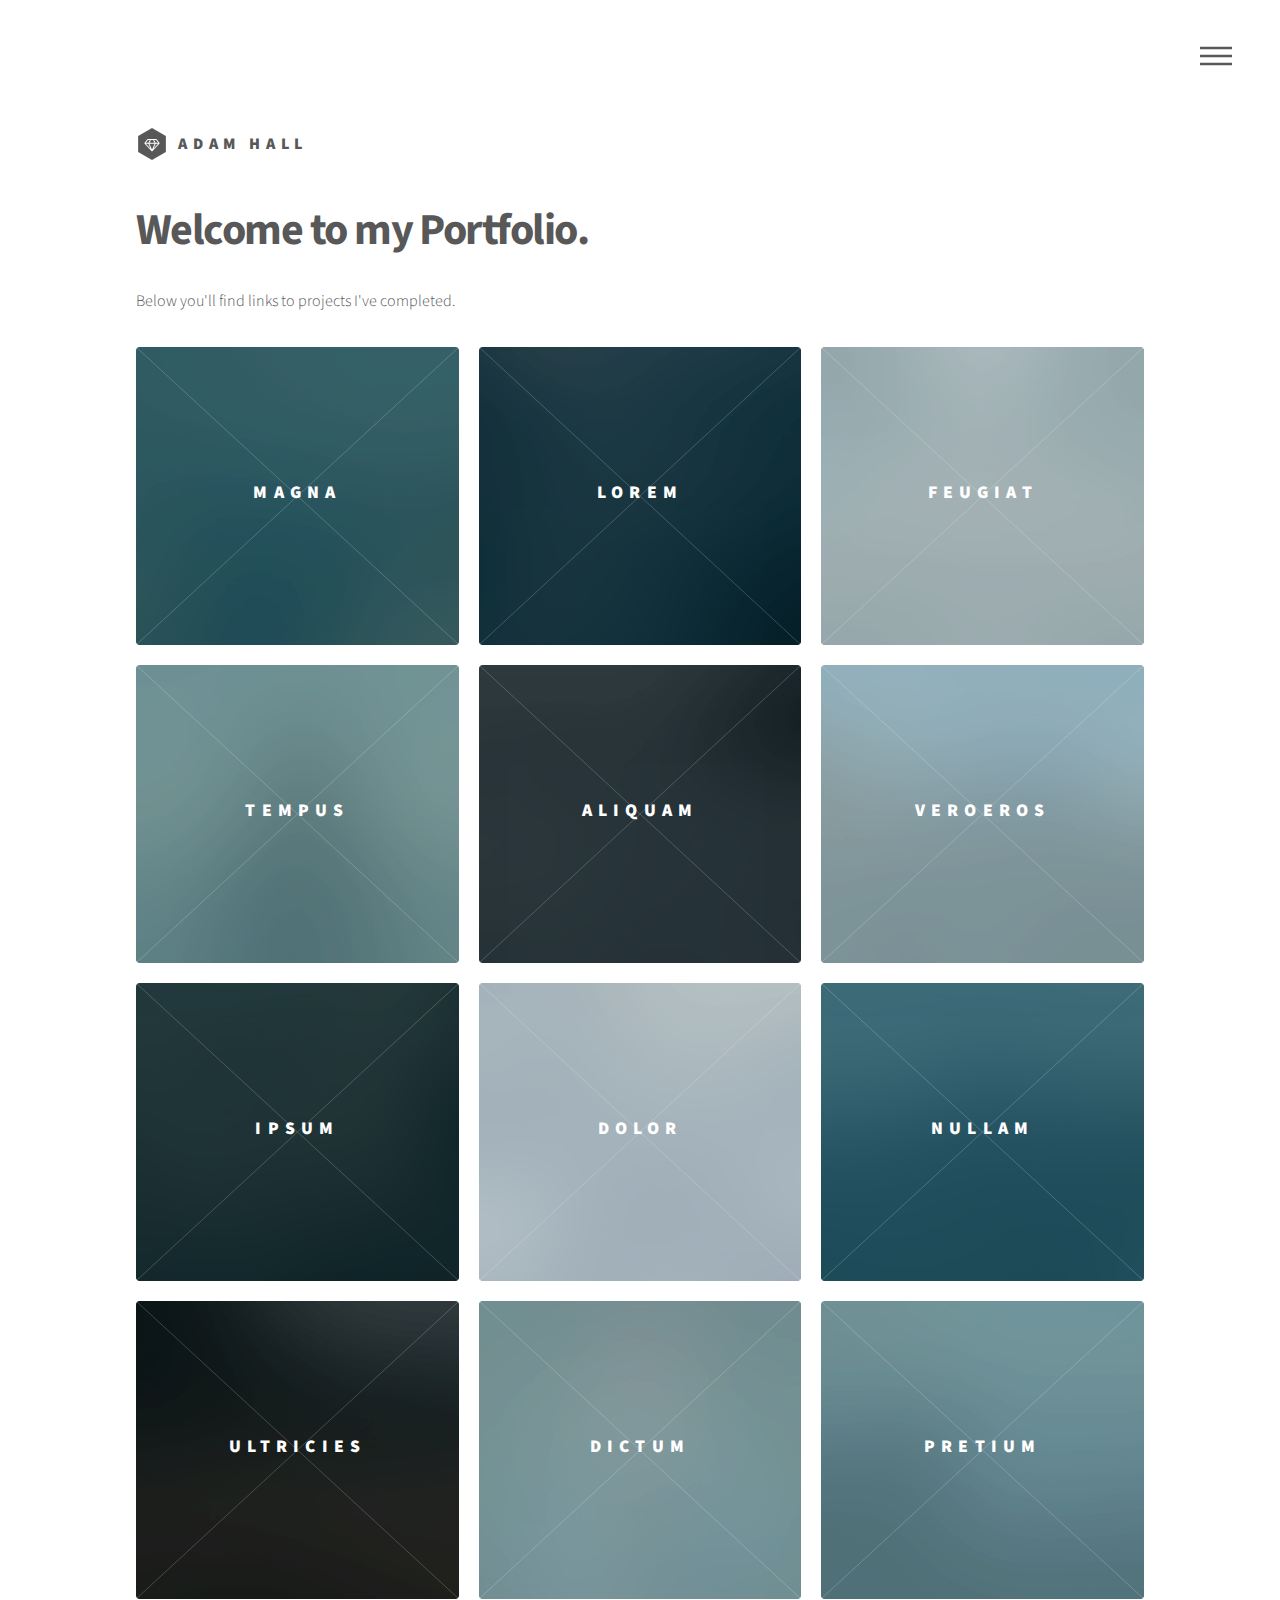
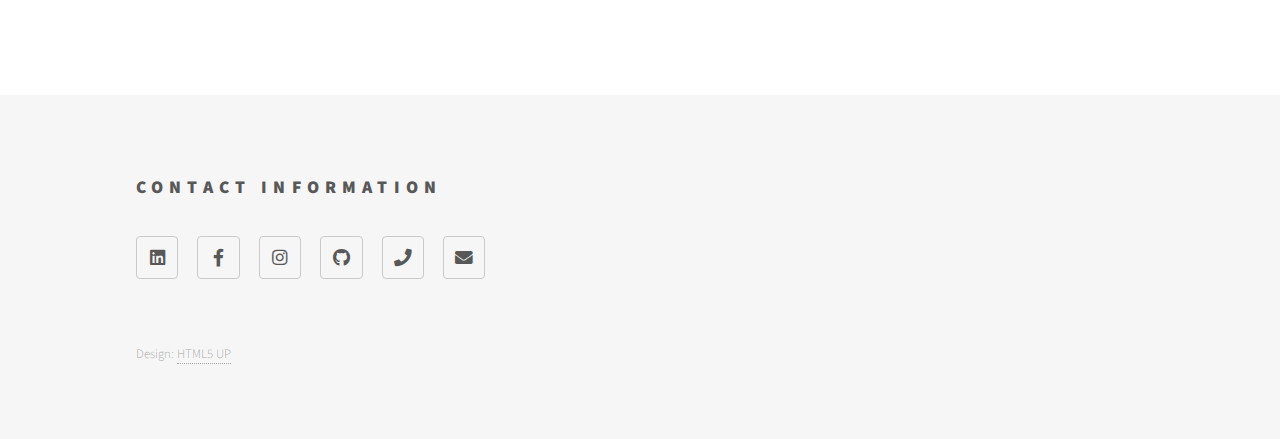
==== index.html @ 0f358fe3 "First Commit" ====
<!DOCTYPE HTML>
<!--
	Phantom by HTML5 UP
	html5up.net | @ajlkn
	Free for personal and commercial use under the CCA 3.0 license (html5up.net/license)
-->
<html>
	<head>
		<title>Adam Hall Portfolio</title>
		<meta charset="utf-8" />
		<meta name="viewport" content="width=device-width, initial-scale=1, user-scalable=no" />
		<link rel="stylesheet" href="assets/css/main.css" />
		<noscript><link rel="stylesheet" href="assets/css/noscript.css" /></noscript>
	</head>
	<body class="is-preload">
		<!-- Wrapper -->
			<div id="wrapper">

				<!-- Header -->
					<header id="header">
						<div class="inner">

							<!-- Logo -->
								<a href="index.html" class="logo">
									<span class="symbol"><img src="images/logo.svg" alt="" /></span><span class="title">Adam Hall</span>
								</a>

							<!-- Nav -->
								<nav>
									<ul>
										<li><a href="#menu">Menu</a></li>
									</ul>
								</nav>

						</div>
					</header>

				<!-- Menu -->
					<nav id="menu">
						<h2>Menu</h2>
						<ul>
							<li><a href="index.html">Home</a></li>
							<li><a href="generic.html">Ipsum veroeros</a></li>
							<li><a href="generic.html">Tempus etiam</a></li>
							<li><a href="generic.html">Consequat dolor</a></li>
							<li><a href="elements.html">Elements</a></li>
						</ul>
					</nav>

				<!-- Main -->
					<div id="main">
						<div class="inner">
							<header>
								<h1>Welcome to my Portfolio.</h1>
								<p>Below you'll find links to projects I've completed.</p>
							</header>
							<section class="tiles">
								<article class="style1">
									<span class="image">
										<img src="images/pic01.jpg" alt="" />
									</span>
									<a href="generic.html">
										<h2>Magna</h2>
										<div class="content">
											<p>Sed nisl arcu euismod sit amet nisi lorem etiam dolor veroeros et feugiat.</p>
										</div>
									</a>
								</article>
								<article class="style2">
									<span class="image">
										<img src="images/pic02.jpg" alt="" />
									</span>
									<a href="generic.html">
										<h2>Lorem</h2>
										<div class="content">
											<p>Sed nisl arcu euismod sit amet nisi lorem etiam dolor veroeros et feugiat.</p>
										</div>
									</a>
								</article>
								<article class="style3">
									<span class="image">
										<img src="images/pic03.jpg" alt="" />
									</span>
									<a href="generic.html">
										<h2>Feugiat</h2>
										<div class="content">
											<p>Sed nisl arcu euismod sit amet nisi lorem etiam dolor veroeros et feugiat.</p>
										</div>
									</a>
								</article>
								<article class="style4">
									<span class="image">
										<img src="images/pic04.jpg" alt="" />
									</span>
									<a href="generic.html">
										<h2>Tempus</h2>
										<div class="content">
											<p>Sed nisl arcu euismod sit amet nisi lorem etiam dolor veroeros et feugiat.</p>
										</div>
									</a>
								</article>
								<article class="style5">
									<span class="image">
										<img src="images/pic05.jpg" alt="" />
									</span>
									<a href="generic.html">
										<h2>Aliquam</h2>
										<div class="content">
											<p>Sed nisl arcu euismod sit amet nisi lorem etiam dolor veroeros et feugiat.</p>
										</div>
									</a>
								</article>
								<article class="style6">
									<span class="image">
										<img src="images/pic06.jpg" alt="" />
									</span>
									<a href="generic.html">
										<h2>Veroeros</h2>
										<div class="content">
											<p>Sed nisl arcu euismod sit amet nisi lorem etiam dolor veroeros et feugiat.</p>
										</div>
									</a>
								</article>
								<article class="style2">
									<span class="image">
										<img src="images/pic07.jpg" alt="" />
									</span>
									<a href="generic.html">
										<h2>Ipsum</h2>
										<div class="content">
											<p>Sed nisl arcu euismod sit amet nisi lorem etiam dolor veroeros et feugiat.</p>
										</div>
									</a>
								</article>
								<article class="style3">
									<span class="image">
										<img src="images/pic08.jpg" alt="" />
									</span>
									<a href="generic.html">
										<h2>Dolor</h2>
										<div class="content">
											<p>Sed nisl arcu euismod sit amet nisi lorem etiam dolor veroeros et feugiat.</p>
										</div>
									</a>
								</article>
								<article class="style1">
									<span class="image">
										<img src="images/pic09.jpg" alt="" />
									</span>
									<a href="generic.html">
										<h2>Nullam</h2>
										<div class="content">
											<p>Sed nisl arcu euismod sit amet nisi lorem etiam dolor veroeros et feugiat.</p>
										</div>
									</a>
								</article>
								<article class="style5">
									<span class="image">
										<img src="images/pic10.jpg" alt="" />
									</span>
									<a href="generic.html">
										<h2>Ultricies</h2>
										<div class="content">
											<p>Sed nisl arcu euismod sit amet nisi lorem etiam dolor veroeros et feugiat.</p>
										</div>
									</a>
								</article>
								<article class="style6">
									<span class="image">
										<img src="images/pic11.jpg" alt="" />
									</span>
									<a href="generic.html">
										<h2>Dictum</h2>
										<div class="content">
											<p>Sed nisl arcu euismod sit amet nisi lorem etiam dolor veroeros et feugiat.</p>
										</div>
									</a>
								</article>
								<article class="style4">
									<span class="image">
										<img src="images/pic12.jpg" alt="" />
									</span>
									<a href="generic.html">
										<h2>Pretium</h2>
										<div class="content">
											<p>Sed nisl arcu euismod sit amet nisi lorem etiam dolor veroeros et feugiat.</p>
										</div>
									</a>
								</article>
							</section>
						</div>
					</div>

				<!-- Footer -->
					<footer id="footer">
						<div class="inner">
							<section>
								<h2>Contact Information</h2>
								<ul class="icons">
									<li><a href="www.linkedin.com/in/hallaj33" class="icon brands style2 fa-linkedin"><span class="label">Twitter</span></a></li>
									<li><a href="https://www.facebook.com/loveVII/" class="icon brands style2 fa-facebook-f"><span class="label">Facebook</span></a></li>
									<li><a href="https://www.instagram.com/hallaj.z33/" class="icon brands style2 fa-instagram"><span class="label">Instagram</span></a></li>
									<li><a href="https://github.com/hallaj33" class="icon brands style2 fa-github"><span class="label">GitHub</span></a></li>
									<li><a href="tel:4239672235" class="icon solid style2 fa-phone"><span class="label">Phone</span></a></li>
									<li><a href="mailto: hallaj33@gmail.com" class="icon solid style2 fa-envelope"><span class="label">Email</span></a></li>
								</ul>
							</section>
							<ul class="copyright">
								<li>Design: <a href="http://html5up.net">HTML5 UP</a></li>
							</ul>
						</div>
					</footer>

			</div>

		<!-- Scripts -->
			<script src="assets/js/jquery.min.js"></script>
			<script src="assets/js/browser.min.js"></script>
			<script src="assets/js/breakpoints.min.js"></script>
			<script src="assets/js/util.js"></script>
			<script src="assets/js/main.js"></script>

	</body>
</html>
---- assets/css/main.css ----
@import url(fontawesome-all.min.css);
@import url("https://fonts.googleapis.com/css?family=Source+Sans+Pro:300,700,900");

/*
	Phantom by HTML5 UP
	html5up.net | @ajlkn
	Free for personal and commercial use under the CCA 3.0 license (html5up.net/license)
*/

html, body, div, span, applet, object,
iframe, h1, h2, h3, h4, h5, h6, p, blockquote,
pre, a, abbr, acronym, address, big, cite,
code, del, dfn, em, img, ins, kbd, q, s, samp,
small, strike, strong, sub, sup, tt, var, b,
u, i, center, dl, dt, dd, ol, ul, li, fieldset,
form, label, legend, table, caption, tbody,
tfoot, thead, tr, th, td, article, aside,
canvas, details, embed, figure, figcaption,
footer, header, hgroup, menu, nav, output, ruby,
section, summary, time, mark, audio, video {
	margin: 0;
	padding: 0;
	border: 0;
	font-size: 100%;
	font: inherit;
	vertical-align: baseline;}

article, aside, details, figcaption, figure,
footer, header, hgroup, menu, nav, section {
	display: block;}

body {
	line-height: 1;
}

ol, ul {
	list-style: none;
}

blockquote, q {
	quotes: none;
}

	blockquote:before, blockquote:after, q:before, q:after {
		content: '';
		content: none;
	}

table {
	border-collapse: collapse;
	border-spacing: 0;
}

body {
	-webkit-text-size-adjust: none;
}

mark {
	background-color: transparent;
	color: inherit;
}

input::-moz-focus-inner {
	border: 0;
	padding: 0;
}

input, select, textarea {
	-moz-appearance: none;
	-webkit-appearance: none;
	-ms-appearance: none;
	appearance: none;
}

/* Basic */

	@-ms-viewport {
		width: device-width;
	}

	body {
		-ms-overflow-style: scrollbar;
	}

	@media screen and (max-width: 480px) {

		html, body {
			min-width: 320px;
		}

	}

	html {
		box-sizing: border-box;
	}

	*, *:before, *:after {
		box-sizing: inherit;
	}

	body {
		background: #ffffff;
	}

		body.is-preload *, body.is-preload *:before, body.is-preload *:after {
			-moz-animation: none !important;
			-webkit-animation: none !important;
			-ms-animation: none !important;
			animation: none !important;
			-moz-transition: none !important;
			-webkit-transition: none !important;
			-ms-transition: none !important;
			transition: none !important;
		}

/* Type */

	body, input, select, textarea {
		color: #585858;
		font-family: "Source Sans Pro", Helvetica, sans-serif;
		font-size: 16pt;
		font-weight: 300;
		line-height: 1.75;
	}

		@media screen and (max-width: 1680px) {

			body, input, select, textarea {
				font-size: 14pt;
			}

		}

		@media screen and (max-width: 1280px) {

			body, input, select, textarea {
				font-size: 12pt;
			}

		}

	a {
		-moz-transition: border-bottom-color 0.2s ease, color 0.2s ease;
		-webkit-transition: border-bottom-color 0.2s ease, color 0.2s ease;
		-ms-transition: border-bottom-color 0.2s ease, color 0.2s ease;
		transition: border-bottom-color 0.2s ease, color 0.2s ease;
		text-decoration: none;
		color: #585858;
		border-bottom: dotted 1px rgba(88, 88, 88, 0.5);
	}

		a:hover {
			border-bottom-color: transparent;
			color: #f2849e !important;
		}

	strong, b {
		font-weight: 900;
	}

	em, i {
		font-style: italic;
	}

	p {
		margin: 0 0 2em 0;
	}

	h1 {
		font-size: 2.75em;
		font-weight: 700;
		line-height: 1.3;
		margin: 0 0 1em 0;
		letter-spacing: -0.035em;
	}

		h1 a {
			color: inherit;
		}

		@media screen and (max-width: 736px) {

			h1 {
				font-size: 2em;
				margin: 0 0 1em 0;
			}

		}

		@media screen and (max-width: 360px) {

			h1 {
				font-size: 1.75em;
			}

		}

	h2, h3, h4, h5, h6 {
		font-weight: 900;
		line-height: 1.5;
		margin: 0 0 2em 0;
		text-transform: uppercase;
		letter-spacing: 0.35em;
	}

		h2 a, h3 a, h4 a, h5 a, h6 a {
			color: inherit;
		}

	h2 {
		font-size: 1.1em;
	}

	h3 {
		font-size: 1em;
	}

	h4 {
		font-size: 0.8em;
	}

	h5 {
		font-size: 0.8em;
	}

	h6 {
		font-size: 0.8em;
	}

	@media screen and (max-width: 980px) {

		h1 br, h2 br, h3 br, h4 br, h5 br, h6 br {
			display: none;
		}

	}

	@media screen and (max-width: 736px) {

		h2 {
			font-size: 1em;
		}

		h3 {
			font-size: 0.8em;
		}

	}

	sub {
		font-size: 0.8em;
		position: relative;
		top: 0.5em;
	}

	sup {
		font-size: 0.8em;
		position: relative;
		top: -0.5em;
	}

	blockquote {
		border-left: solid 4px #c9c9c9;
		font-style: italic;
		margin: 0 0 2em 0;
		padding: 0.5em 0 0.5em 2em;
	}

	code {
		background: rgba(144, 144, 144, 0.075);
		border-radius: 4px;
		border: solid 1px #c9c9c9;
		font-family: "Courier New", monospace;
		font-size: 0.9em;
		margin: 0 0.25em;
		padding: 0.25em 0.65em;
	}

	pre {
		-webkit-overflow-scrolling: touch;
		font-family: "Courier New", monospace;
		font-size: 0.9em;
		margin: 0 0 2em 0;
	}

		pre code {
			display: block;
			line-height: 1.75;
			padding: 1em 1.5em;
			overflow-x: auto;
		}

	hr {
		border: 0;
		border-bottom: solid 1px #c9c9c9;
		margin: 2em 0;
	}

		hr.major {
			margin: 3em 0;
		}

	.align-left {
		text-align: left;
	}

	.align-center {
		text-align: center;
	}

	.align-right {
		text-align: right;
	}

/* Row */

	.row {
		display: flex;
		flex-wrap: wrap;
		box-sizing: border-box;
		align-items: stretch;
	}

		.row > * {
			box-sizing: border-box;
		}

		.row.gtr-uniform > * > :last-child {
			margin-bottom: 0;
		}

		.row.aln-left {
			justify-content: flex-start;
		}

		.row.aln-center {
			justify-content: center;
		}

		.row.aln-right {
			justify-content: flex-end;
		}

		.row.aln-top {
			align-items: flex-start;
		}

		.row.aln-middle {
			align-items: center;
		}

		.row.aln-bottom {
			align-items: flex-end;
		}

		.row > .imp {
			order: -1;
		}

		.row > .col-1 {
			width: 8.33333%;
		}

		.row > .off-1 {
			margin-left: 8.33333%;
		}

		.row > .col-2 {
			width: 16.66667%;
		}

		.row > .off-2 {
			margin-left: 16.66667%;
		}

		.row > .col-3 {
			width: 25%;
		}

		.row > .off-3 {
			margin-left: 25%;
		}

		.row > .col-4 {
			width: 33.33333%;
		}

		.row > .off-4 {
			margin-left: 33.33333%;
		}

		.row > .col-5 {
			width: 41.66667%;
		}

		.row > .off-5 {
			margin-left: 41.66667%;
		}

		.row > .col-6 {
			width: 50%;
		}

		.row > .off-6 {
			margin-left: 50%;
		}

		.row > .col-7 {
			width: 58.33333%;
		}

		.row > .off-7 {
			margin-left: 58.33333%;
		}

		.row > .col-8 {
			width: 66.66667%;
		}

		.row > .off-8 {
			margin-left: 66.66667%;
		}

		.row > .col-9 {
			width: 75%;
		}

		.row > .off-9 {
			margin-left: 75%;
		}

		.row > .col-10 {
			width: 83.33333%;
		}

		.row > .off-10 {
			margin-left: 83.33333%;
		}

		.row > .col-11 {
			width: 91.66667%;
		}

		.row > .off-11 {
			margin-left: 91.66667%;
		}

		.row > .col-12 {
			width: 100%;
		}

		.row > .off-12 {
			margin-left: 100%;
		}

		.row.gtr-0 {
			margin-top: 0;
			margin-left: 0em;
		}

			.row.gtr-0 > * {
				padding: 0 0 0 0em;
			}

			.row.gtr-0.gtr-uniform {
				margin-top: 0em;
			}

				.row.gtr-0.gtr-uniform > * {
					padding-top: 0em;
				}

		.row.gtr-25 {
			margin-top: 0;
			margin-left: -0.5em;
		}

			.row.gtr-25 > * {
				padding: 0 0 0 0.5em;
			}

			.row.gtr-25.gtr-uniform {
				margin-top: -0.5em;
			}

				.row.gtr-25.gtr-uniform > * {
					padding-top: 0.5em;
				}

		.row.gtr-50 {
			margin-top: 0;
			margin-left: -1em;
		}

			.row.gtr-50 > * {
				padding: 0 0 0 1em;
			}

			.row.gtr-50.gtr-uniform {
				margin-top: -1em;
			}

				.row.gtr-50.gtr-uniform > * {
					padding-top: 1em;
				}

		.row {
			margin-top: 0;
			margin-left: -2em;
		}

			.row > * {
				padding: 0 0 0 2em;
			}

			.row.gtr-uniform {
				margin-top: -2em;
			}

				.row.gtr-uniform > * {
					padding-top: 2em;
				}

		.row.gtr-150 {
			margin-top: 0;
			margin-left: -3em;
		}

			.row.gtr-150 > * {
				padding: 0 0 0 3em;
			}

			.row.gtr-150.gtr-uniform {
				margin-top: -3em;
			}

				.row.gtr-150.gtr-uniform > * {
					padding-top: 3em;
				}

		.row.gtr-200 {
			margin-top: 0;
			margin-left: -4em;
		}

			.row.gtr-200 > * {
				padding: 0 0 0 4em;
			}

			.row.gtr-200.gtr-uniform {
				margin-top: -4em;
			}

				.row.gtr-200.gtr-uniform > * {
					padding-top: 4em;
				}

		@media screen and (max-width: 1680px) {

			.row {
				display: flex;
				flex-wrap: wrap;
				box-sizing: border-box;
				align-items: stretch;
			}

				.row > * {
					box-sizing: border-box;
				}

				.row.gtr-uniform > * > :last-child {
					margin-bottom: 0;
				}

				.row.aln-left {
					justify-content: flex-start;
				}

				.row.aln-center {
					justify-content: center;
				}

				.row.aln-right {
					justify-content: flex-end;
				}

				.row.aln-top {
					align-items: flex-start;
				}

				.row.aln-middle {
					align-items: center;
				}

				.row.aln-bottom {
					align-items: flex-end;
				}

				.row > .imp-xlarge {
					order: -1;
				}

				.row > .col-1-xlarge {
					width: 8.33333%;
				}

				.row > .off-1-xlarge {
					margin-left: 8.33333%;
				}

				.row > .col-2-xlarge {
					width: 16.66667%;
				}

				.row > .off-2-xlarge {
					margin-left: 16.66667%;
				}

				.row > .col-3-xlarge {
					width: 25%;
				}

				.row > .off-3-xlarge {
					margin-left: 25%;
				}

				.row > .col-4-xlarge {
					width: 33.33333%;
				}

				.row > .off-4-xlarge {
					margin-left: 33.33333%;
				}

				.row > .col-5-xlarge {
					width: 41.66667%;
				}

				.row > .off-5-xlarge {
					margin-left: 41.66667%;
				}

				.row > .col-6-xlarge {
					width: 50%;
				}

				.row > .off-6-xlarge {
					margin-left: 50%;
				}

				.row > .col-7-xlarge {
					width: 58.33333%;
				}

				.row > .off-7-xlarge {
					margin-left: 58.33333%;
				}

				.row > .col-8-xlarge {
					width: 66.66667%;
				}

				.row > .off-8-xlarge {
					margin-left: 66.66667%;
				}

				.row > .col-9-xlarge {
					width: 75%;
				}

				.row > .off-9-xlarge {
					margin-left: 75%;
				}

				.row > .col-10-xlarge {
					width: 83.33333%;
				}

				.row > .off-10-xlarge {
					margin-left: 83.33333%;
				}

				.row > .col-11-xlarge {
					width: 91.66667%;
				}

				.row > .off-11-xlarge {
					margin-left: 91.66667%;
				}

				.row > .col-12-xlarge {
					width: 100%;
				}

				.row > .off-12-xlarge {
					margin-left: 100%;
				}

				.row.gtr-0 {
					margin-top: 0;
					margin-left: 0em;
				}

					.row.gtr-0 > * {
						padding: 0 0 0 0em;
					}

					.row.gtr-0.gtr-uniform {
						margin-top: 0em;
					}

						.row.gtr-0.gtr-uniform > * {
							padding-top: 0em;
						}

				.row.gtr-25 {
					margin-top: 0;
					margin-left: -0.5em;
				}

					.row.gtr-25 > * {
						padding: 0 0 0 0.5em;
					}

					.row.gtr-25.gtr-uniform {
						margin-top: -0.5em;
					}

						.row.gtr-25.gtr-uniform > * {
							padding-top: 0.5em;
						}

				.row.gtr-50 {
					margin-top: 0;
					margin-left: -1em;
				}

					.row.gtr-50 > * {
						padding: 0 0 0 1em;
					}

					.row.gtr-50.gtr-uniform {
						margin-top: -1em;
					}

						.row.gtr-50.gtr-uniform > * {
							padding-top: 1em;
						}

				.row {
					margin-top: 0;
					margin-left: -2em;
				}

					.row > * {
						padding: 0 0 0 2em;
					}

					.row.gtr-uniform {
						margin-top: -2em;
					}

						.row.gtr-uniform > * {
							padding-top: 2em;
						}

				.row.gtr-150 {
					margin-top: 0;
					margin-left: -3em;
				}

					.row.gtr-150 > * {
						padding: 0 0 0 3em;
					}

					.row.gtr-150.gtr-uniform {
						margin-top: -3em;
					}

						.row.gtr-150.gtr-uniform > * {
							padding-top: 3em;
						}

				.row.gtr-200 {
					margin-top: 0;
					margin-left: -4em;
				}

					.row.gtr-200 > * {
						padding: 0 0 0 4em;
					}

					.row.gtr-200.gtr-uniform {
						margin-top: -4em;
					}

						.row.gtr-200.gtr-uniform > * {
							padding-top: 4em;
						}

		}

		@media screen and (max-width: 1280px) {

			.row {
				display: flex;
				flex-wrap: wrap;
				box-sizing: border-box;
				align-items: stretch;
			}

				.row > * {
					box-sizing: border-box;
				}

				.row.gtr-uniform > * > :last-child {
					margin-bottom: 0;
				}

				.row.aln-left {
					justify-content: flex-start;
				}

				.row.aln-center {
					justify-content: center;
				}

				.row.aln-right {
					justify-content: flex-end;
				}

				.row.aln-top {
					align-items: flex-start;
				}

				.row.aln-middle {
					align-items: center;
				}

				.row.aln-bottom {
					align-items: flex-end;
				}

				.row > .imp-large {
					order: -1;
				}

				.row > .col-1-large {
					width: 8.33333%;
				}

				.row > .off-1-large {
					margin-left: 8.33333%;
				}

				.row > .col-2-large {
					width: 16.66667%;
				}

				.row > .off-2-large {
					margin-left: 16.66667%;
				}

				.row > .col-3-large {
					width: 25%;
				}

				.row > .off-3-large {
					margin-left: 25%;
				}

				.row > .col-4-large {
					width: 33.33333%;
				}

				.row > .off-4-large {
					margin-left: 33.33333%;
				}

				.row > .col-5-large {
					width: 41.66667%;
				}

				.row > .off-5-large {
					margin-left: 41.66667%;
				}

				.row > .col-6-large {
					width: 50%;
				}

				.row > .off-6-large {
					margin-left: 50%;
				}

				.row > .col-7-large {
					width: 58.33333%;
				}

				.row > .off-7-large {
					margin-left: 58.33333%;
				}

				.row > .col-8-large {
					width: 66.66667%;
				}

				.row > .off-8-large {
					margin-left: 66.66667%;
				}

				.row > .col-9-large {
					width: 75%;
				}

				.row > .off-9-large {
					margin-left: 75%;
				}

				.row > .col-10-large {
					width: 83.33333%;
				}

				.row > .off-10-large {
					margin-left: 83.33333%;
				}

				.row > .col-11-large {
					width: 91.66667%;
				}

				.row > .off-11-large {
					margin-left: 91.66667%;
				}

				.row > .col-12-large {
					width: 100%;
				}

				.row > .off-12-large {
					margin-left: 100%;
				}

				.row.gtr-0 {
					margin-top: 0;
					margin-left: 0em;
				}

					.row.gtr-0 > * {
						padding: 0 0 0 0em;
					}

					.row.gtr-0.gtr-uniform {
						margin-top: 0em;
					}

						.row.gtr-0.gtr-uniform > * {
							padding-top: 0em;
						}

				.row.gtr-25 {
					margin-top: 0;
					margin-left: -0.5em;
				}

					.row.gtr-25 > * {
						padding: 0 0 0 0.5em;
					}

					.row.gtr-25.gtr-uniform {
						margin-top: -0.5em;
					}

						.row.gtr-25.gtr-uniform > * {
							padding-top: 0.5em;
						}

				.row.gtr-50 {
					margin-top: 0;
					margin-left: -1em;
				}

					.row.gtr-50 > * {
						padding: 0 0 0 1em;
					}

					.row.gtr-50.gtr-uniform {
						margin-top: -1em;
					}

						.row.gtr-50.gtr-uniform > * {
							padding-top: 1em;
						}

				.row {
					margin-top: 0;
					margin-left: -2em;
				}

					.row > * {
						padding: 0 0 0 2em;
					}

					.row.gtr-uniform {
						margin-top: -2em;
					}

						.row.gtr-uniform > * {
							padding-top: 2em;
						}

				.row.gtr-150 {
					margin-top: 0;
					margin-left: -3em;
				}

					.row.gtr-150 > * {
						padding: 0 0 0 3em;
					}

					.row.gtr-150.gtr-uniform {
						margin-top: -3em;
					}

						.row.gtr-150.gtr-uniform > * {
							padding-top: 3em;
						}

				.row.gtr-200 {
					margin-top: 0;
					margin-left: -4em;
				}

					.row.gtr-200 > * {
						padding: 0 0 0 4em;
					}

					.row.gtr-200.gtr-uniform {
						margin-top: -4em;
					}

						.row.gtr-200.gtr-uniform > * {
							padding-top: 4em;
						}

		}

		@media screen and (max-width: 980px) {

			.row {
				display: flex;
				flex-wrap: wrap;
				box-sizing: border-box;
				align-items: stretch;
			}

				.row > * {
					box-sizing: border-box;
				}

				.row.gtr-uniform > * > :last-child {
					margin-bottom: 0;
				}

				.row.aln-left {
					justify-content: flex-start;
				}

				.row.aln-center {
					justify-content: center;
				}

				.row.aln-right {
					justify-content: flex-end;
				}

				.row.aln-top {
					align-items: flex-start;
				}

				.row.aln-middle {
					align-items: center;
				}

				.row.aln-bottom {
					align-items: flex-end;
				}

				.row > .imp-medium {
					order: -1;
				}

				.row > .col-1-medium {
					width: 8.33333%;
				}

				.row > .off-1-medium {
					margin-left: 8.33333%;
				}

				.row > .col-2-medium {
					width: 16.66667%;
				}

				.row > .off-2-medium {
					margin-left: 16.66667%;
				}

				.row > .col-3-medium {
					width: 25%;
				}

				.row > .off-3-medium {
					margin-left: 25%;
				}

				.row > .col-4-medium {
					width: 33.33333%;
				}

				.row > .off-4-medium {
					margin-left: 33.33333%;
				}

				.row > .col-5-medium {
					width: 41.66667%;
				}

				.row > .off-5-medium {
					margin-left: 41.66667%;
				}

				.row > .col-6-medium {
					width: 50%;
				}

				.row > .off-6-medium {
					margin-left: 50%;
				}

				.row > .col-7-medium {
					width: 58.33333%;
				}

				.row > .off-7-medium {
					margin-left: 58.33333%;
				}

				.row > .col-8-medium {
					width: 66.66667%;
				}

				.row > .off-8-medium {
					margin-left: 66.66667%;
				}

				.row > .col-9-medium {
					width: 75%;
				}

				.row > .off-9-medium {
					margin-left: 75%;
				}

				.row > .col-10-medium {
					width: 83.33333%;
				}

				.row > .off-10-medium {
					margin-left: 83.33333%;
				}

				.row > .col-11-medium {
					width: 91.66667%;
				}

				.row > .off-11-medium {
					margin-left: 91.66667%;
				}

				.row > .col-12-medium {
					width: 100%;
				}

				.row > .off-12-medium {
					margin-left: 100%;
				}

				.row.gtr-0 {
					margin-top: 0;
					margin-left: 0em;
				}

					.row.gtr-0 > * {
						padding: 0 0 0 0em;
					}

					.row.gtr-0.gtr-uniform {
						margin-top: 0em;
					}

						.row.gtr-0.gtr-uniform > * {
							padding-top: 0em;
						}

				.row.gtr-25 {
					margin-top: 0;
					margin-left: -0.375em;
				}

					.row.gtr-25 > * {
						padding: 0 0 0 0.375em;
					}

					.row.gtr-25.gtr-uniform {
						margin-top: -0.375em;
					}

						.row.gtr-25.gtr-uniform > * {
							padding-top: 0.375em;
						}

				.row.gtr-50 {
					margin-top: 0;
					margin-left: -0.75em;
				}

					.row.gtr-50 > * {
						padding: 0 0 0 0.75em;
					}

					.row.gtr-50.gtr-uniform {
						margin-top: -0.75em;
					}

						.row.gtr-50.gtr-uniform > * {
							padding-top: 0.75em;
						}

				.row {
					margin-top: 0;
					margin-left: -1.5em;
				}

					.row > * {
						padding: 0 0 0 1.5em;
					}

					.row.gtr-uniform {
						margin-top: -1.5em;
					}

						.row.gtr-uniform > * {
							padding-top: 1.5em;
						}

				.row.gtr-150 {
					margin-top: 0;
					margin-left: -2.25em;
				}

					.row.gtr-150 > * {
						padding: 0 0 0 2.25em;
					}

					.row.gtr-150.gtr-uniform {
						margin-top: -2.25em;
					}

						.row.gtr-150.gtr-uniform > * {
							padding-top: 2.25em;
						}

				.row.gtr-200 {
					margin-top: 0;
					margin-left: -3em;
				}

					.row.gtr-200 > * {
						padding: 0 0 0 3em;
					}

					.row.gtr-200.gtr-uniform {
						margin-top: -3em;
					}

						.row.gtr-200.gtr-uniform > * {
							padding-top: 3em;
						}

		}

		@media screen and (max-width: 736px) {

			.row {
				display: flex;
				flex-wrap: wrap;
				box-sizing: border-box;
				align-items: stretch;
			}

				.row > * {
					box-sizing: border-box;
				}

				.row.gtr-uniform > * > :last-child {
					margin-bottom: 0;
				}

				.row.aln-left {
					justify-content: flex-start;
				}

				.row.aln-center {
					justify-content: center;
				}

				.row.aln-right {
					justify-content: flex-end;
				}

				.row.aln-top {
					align-items: flex-start;
				}

				.row.aln-middle {
					align-items: center;
				}

				.row.aln-bottom {
					align-items: flex-end;
				}

				.row > .imp-small {
					order: -1;
				}

				.row > .col-1-small {
					width: 8.33333%;
				}

				.row > .off-1-small {
					margin-left: 8.33333%;
				}

				.row > .col-2-small {
					width: 16.66667%;
				}

				.row > .off-2-small {
					margin-left: 16.66667%;
				}

				.row > .col-3-small {
					width: 25%;
				}

				.row > .off-3-small {
					margin-left: 25%;
				}

				.row > .col-4-small {
					width: 33.33333%;
				}

				.row > .off-4-small {
					margin-left: 33.33333%;
				}

				.row > .col-5-small {
					width: 41.66667%;
				}

				.row > .off-5-small {
					margin-left: 41.66667%;
				}

				.row > .col-6-small {
					width: 50%;
				}

				.row > .off-6-small {
					margin-left: 50%;
				}

				.row > .col-7-small {
					width: 58.33333%;
				}

				.row > .off-7-small {
					margin-left: 58.33333%;
				}

				.row > .col-8-small {
					width: 66.66667%;
				}

				.row > .off-8-small {
					margin-left: 66.66667%;
				}

				.row > .col-9-small {
					width: 75%;
				}

				.row > .off-9-small {
					margin-left: 75%;
				}

				.row > .col-10-small {
					width: 83.33333%;
				}

				.row > .off-10-small {
					margin-left: 83.33333%;
				}

				.row > .col-11-small {
					width: 91.66667%;
				}

				.row > .off-11-small {
					margin-left: 91.66667%;
				}

				.row > .col-12-small {
					width: 100%;
				}

				.row > .off-12-small {
					margin-left: 100%;
				}

				.row.gtr-0 {
					margin-top: 0;
					margin-left: 0em;
				}

					.row.gtr-0 > * {
						padding: 0 0 0 0em;
					}

					.row.gtr-0.gtr-uniform {
						margin-top: 0em;
					}

						.row.gtr-0.gtr-uniform > * {
							padding-top: 0em;
						}

				.row.gtr-25 {
					margin-top: 0;
					margin-left: -0.25em;
				}

					.row.gtr-25 > * {
						padding: 0 0 0 0.25em;
					}

					.row.gtr-25.gtr-uniform {
						margin-top: -0.25em;
					}

						.row.gtr-25.gtr-uniform > * {
							padding-top: 0.25em;
						}

				.row.gtr-50 {
					margin-top: 0;
					margin-left: -0.5em;
				}

					.row.gtr-50 > * {
						padding: 0 0 0 0.5em;
					}

					.row.gtr-50.gtr-uniform {
						margin-top: -0.5em;
					}

						.row.gtr-50.gtr-uniform > * {
							padding-top: 0.5em;
						}

				.row {
					margin-top: 0;
					margin-left: -1em;
				}

					.row > * {
						padding: 0 0 0 1em;
					}

					.row.gtr-uniform {
						margin-top: -1em;
					}

						.row.gtr-uniform > * {
							padding-top: 1em;
						}

				.row.gtr-150 {
					margin-top: 0;
					margin-left: -1.5em;
				}

					.row.gtr-150 > * {
						padding: 0 0 0 1.5em;
					}

					.row.gtr-150.gtr-uniform {
						margin-top: -1.5em;
					}

						.row.gtr-150.gtr-uniform > * {
							padding-top: 1.5em;
						}

				.row.gtr-200 {
					margin-top: 0;
					margin-left: -2em;
				}

					.row.gtr-200 > * {
						padding: 0 0 0 2em;
					}

					.row.gtr-200.gtr-uniform {
						margin-top: -2em;
					}

						.row.gtr-200.gtr-uniform > * {
							padding-top: 2em;
						}

		}

		@media screen and (max-width: 480px) {

			.row {
				display: flex;
				flex-wrap: wrap;
				box-sizing: border-box;
				align-items: stretch;
			}

				.row > * {
					box-sizing: border-box;
				}

				.row.gtr-uniform > * > :last-child {
					margin-bottom: 0;
				}

				.row.aln-left {
					justify-content: flex-start;
				}

				.row.aln-center {
					justify-content: center;
				}

				.row.aln-right {
					justify-content: flex-end;
				}

				.row.aln-top {
					align-items: flex-start;
				}

				.row.aln-middle {
					align-items: center;
				}

				.row.aln-bottom {
					align-items: flex-end;
				}

				.row > .imp-xsmall {
					order: -1;
				}

				.row > .col-1-xsmall {
					width: 8.33333%;
				}

				.row > .off-1-xsmall {
					margin-left: 8.33333%;
				}

				.row > .col-2-xsmall {
					width: 16.66667%;
				}

				.row > .off-2-xsmall {
					margin-left: 16.66667%;
				}

				.row > .col-3-xsmall {
					width: 25%;
				}

				.row > .off-3-xsmall {
					margin-left: 25%;
				}

				.row > .col-4-xsmall {
					width: 33.33333%;
				}

				.row > .off-4-xsmall {
					margin-left: 33.33333%;
				}

				.row > .col-5-xsmall {
					width: 41.66667%;
				}

				.row > .off-5-xsmall {
					margin-left: 41.66667%;
				}

				.row > .col-6-xsmall {
					width: 50%;
				}

				.row > .off-6-xsmall {
					margin-left: 50%;
				}

				.row > .col-7-xsmall {
					width: 58.33333%;
				}

				.row > .off-7-xsmall {
					margin-left: 58.33333%;
				}

				.row > .col-8-xsmall {
					width: 66.66667%;
				}

				.row > .off-8-xsmall {
					margin-left: 66.66667%;
				}

				.row > .col-9-xsmall {
					width: 75%;
				}

				.row > .off-9-xsmall {
					margin-left: 75%;
				}

				.row > .col-10-xsmall {
					width: 83.33333%;
				}

				.row > .off-10-xsmall {
					margin-left: 83.33333%;
				}

				.row > .col-11-xsmall {
					width: 91.66667%;
				}

				.row > .off-11-xsmall {
					margin-left: 91.66667%;
				}

				.row > .col-12-xsmall {
					width: 100%;
				}

				.row > .off-12-xsmall {
					margin-left: 100%;
				}

				.row.gtr-0 {
					margin-top: 0;
					margin-left: 0em;
				}

					.row.gtr-0 > * {
						padding: 0 0 0 0em;
					}

					.row.gtr-0.gtr-uniform {
						margin-top: 0em;
					}

						.row.gtr-0.gtr-uniform > * {
							padding-top: 0em;
						}

				.row.gtr-25 {
					margin-top: 0;
					margin-left: -0.25em;
				}

					.row.gtr-25 > * {
						padding: 0 0 0 0.25em;
					}

					.row.gtr-25.gtr-uniform {
						margin-top: -0.25em;
					}

						.row.gtr-25.gtr-uniform > * {
							padding-top: 0.25em;
						}

				.row.gtr-50 {
					margin-top: 0;
					margin-left: -0.5em;
				}

					.row.gtr-50 > * {
						padding: 0 0 0 0.5em;
					}

					.row.gtr-50.gtr-uniform {
						margin-top: -0.5em;
					}

						.row.gtr-50.gtr-uniform > * {
							padding-top: 0.5em;
						}

				.row {
					margin-top: 0;
					margin-left: -1em;
				}

					.row > * {
						padding: 0 0 0 1em;
					}

					.row.gtr-uniform {
						margin-top: -1em;
					}

						.row.gtr-uniform > * {
							padding-top: 1em;
						}

				.row.gtr-150 {
					margin-top: 0;
					margin-left: -1.5em;
				}

					.row.gtr-150 > * {
						padding: 0 0 0 1.5em;
					}

					.row.gtr-150.gtr-uniform {
						margin-top: -1.5em;
					}

						.row.gtr-150.gtr-uniform > * {
							padding-top: 1.5em;
						}

				.row.gtr-200 {
					margin-top: 0;
					margin-left: -2em;
				}

					.row.gtr-200 > * {
						padding: 0 0 0 2em;
					}

					.row.gtr-200.gtr-uniform {
						margin-top: -2em;
					}

						.row.gtr-200.gtr-uniform > * {
							padding-top: 2em;
						}

		}

/* Section/Article */

	section.special, article.special {
		text-align: center;
	}

	header p {
		margin-top: -1em;
	}

	@media screen and (max-width: 736px) {

		header p {
			margin-top: 0;
		}

	}

/* Icon */

	.icon {
		text-decoration: none;
		border-bottom: none;
		position: relative;
	}

		.icon:before {
			-moz-osx-font-smoothing: grayscale;
			-webkit-font-smoothing: antialiased;
			display: inline-block;
			font-style: normal;
			font-variant: normal;
			text-rendering: auto;
			line-height: 1;
			text-transform: none !important;
			font-family: 'Font Awesome 5 Free';
			font-weight: 400;
		}

		.icon > .label {
			display: none;
		}

		.icon:before {
			line-height: inherit;
		}

		.icon.solid:before {
			font-weight: 900;
		}

		.icon.brands:before {
			font-family: 'Font Awesome 5 Brands';
		}

		.icon.style2 {
			-moz-transition: background-color 0.2s ease-in-out, color 0.2s ease-in-out, border-color 0.2s ease-in-out;
			-webkit-transition: background-color 0.2s ease-in-out, color 0.2s ease-in-out, border-color 0.2s ease-in-out;
			-ms-transition: background-color 0.2s ease-in-out, color 0.2s ease-in-out, border-color 0.2s ease-in-out;
			transition: background-color 0.2s ease-in-out, color 0.2s ease-in-out, border-color 0.2s ease-in-out;
			background-color: transparent;
			border: solid 1px #c9c9c9;
			border-radius: 4px;
			width: 2.65em;
			height: 2.65em;
			display: inline-block;
			text-align: center;
			line-height: 2.65em;
			color: inherit;
		}

			.icon.style2:before {
				font-size: 1.1em;
			}

			.icon.style2:hover {
				color: #f2849e;
				border-color: #f2849e;
			}

			.icon.style2:active {
				background-color: rgba(242, 132, 158, 0.1);
			}

/* List */

	ol {
		list-style: decimal;
		margin: 0 0 2em 0;
		padding-left: 1.25em;
	}

		ol li {
			padding-left: 0.25em;
		}

	ul {
		list-style: disc;
		margin: 0 0 2em 0;
		padding-left: 1em;
	}

		ul li {
			padding-left: 0.5em;
		}

		ul.alt {
			list-style: none;
			padding-left: 0;
		}

			ul.alt li {
				border-top: solid 1px #c9c9c9;
				padding: 0.5em 0;
			}

				ul.alt li:first-child {
					border-top: 0;
					padding-top: 0;
				}

	dl {
		margin: 0 0 2em 0;
	}

		dl dt {
			display: block;
			font-weight: 900;
			margin: 0 0 1em 0;
		}

		dl dd {
			margin-left: 2em;
		}

/* Actions */

	ul.actions {
		display: -moz-flex;
		display: -webkit-flex;
		display: -ms-flex;
		display: flex;
		cursor: default;
		list-style: none;
		margin-left: -1em;
		padding-left: 0;
	}

		ul.actions li {
			padding: 0 0 0 1em;
			vertical-align: middle;
		}

		ul.actions.special {
			-moz-justify-content: center;
			-webkit-justify-content: center;
			-ms-justify-content: center;
			justify-content: center;
			width: 100%;
			margin-left: 0;
		}

			ul.actions.special li:first-child {
				padding-left: 0;
			}

		ul.actions.stacked {
			-moz-flex-direction: column;
			-webkit-flex-direction: column;
			-ms-flex-direction: column;
			flex-direction: column;
			margin-left: 0;
		}

			ul.actions.stacked li {
				padding: 1.3em 0 0 0;
			}

				ul.actions.stacked li:first-child {
					padding-top: 0;
				}

		ul.actions.fit {
			width: calc(100% + 1em);
		}

			ul.actions.fit li {
				-moz-flex-grow: 1;
				-webkit-flex-grow: 1;
				-ms-flex-grow: 1;
				flex-grow: 1;
				-moz-flex-shrink: 1;
				-webkit-flex-shrink: 1;
				-ms-flex-shrink: 1;
				flex-shrink: 1;
				width: 100%;
			}

				ul.actions.fit li > * {
					width: 100%;
				}

			ul.actions.fit.stacked {
				width: 100%;
			}

		@media screen and (max-width: 480px) {

			ul.actions:not(.fixed) {
				-moz-flex-direction: column;
				-webkit-flex-direction: column;
				-ms-flex-direction: column;
				flex-direction: column;
				margin-left: 0;
				width: 100% !important;
			}

				ul.actions:not(.fixed) li {
					-moz-flex-grow: 1;
					-webkit-flex-grow: 1;
					-ms-flex-grow: 1;
					flex-grow: 1;
					-moz-flex-shrink: 1;
					-webkit-flex-shrink: 1;
					-ms-flex-shrink: 1;
					flex-shrink: 1;
					padding: 1em 0 0 0;
					text-align: center;
					width: 100%;
				}

					ul.actions:not(.fixed) li > * {
						width: 100%;
					}

					ul.actions:not(.fixed) li:first-child {
						padding-top: 0;
					}

					ul.actions:not(.fixed) li input[type="submit"],
					ul.actions:not(.fixed) li input[type="reset"],
					ul.actions:not(.fixed) li input[type="button"],
					ul.actions:not(.fixed) li button,
					ul.actions:not(.fixed) li .button {
						width: 100%;
					}

						ul.actions:not(.fixed) li input[type="submit"].icon:before,
						ul.actions:not(.fixed) li input[type="reset"].icon:before,
						ul.actions:not(.fixed) li input[type="button"].icon:before,
						ul.actions:not(.fixed) li button.icon:before,
						ul.actions:not(.fixed) li .button.icon:before {
							margin-left: -0.5rem;
						}

		}

/* Icons */

	ul.icons {
		cursor: default;
		list-style: none;
		padding-left: 0;
		margin: -1em 0 2em -1em;
	}

		ul.icons li {
			display: inline-block;
			padding: 1em 0 0 1em;
		}

/* Form */

	form {
		margin: 0 0 2em 0;
		overflow-x: hidden;
	}

		form > :last-child {
			margin-bottom: 0;
		}

		form > .fields {
			display: -moz-flex;
			display: -webkit-flex;
			display: -ms-flex;
			display: flex;
			-moz-flex-wrap: wrap;
			-webkit-flex-wrap: wrap;
			-ms-flex-wrap: wrap;
			flex-wrap: wrap;
			width: calc(100% + 3em);
			margin: -1.5em 0 2em -1.5em;
		}

			form > .fields > .field {
				-moz-flex-grow: 0;
				-webkit-flex-grow: 0;
				-ms-flex-grow: 0;
				flex-grow: 0;
				-moz-flex-shrink: 0;
				-webkit-flex-shrink: 0;
				-ms-flex-shrink: 0;
				flex-shrink: 0;
				padding: 1.5em 0 0 1.5em;
				width: calc(100% - 1.5em);
			}

				form > .fields > .field.half {
					width: calc(50% - 0.75em);
				}

				form > .fields > .field.third {
					width: calc(100%/3 - 0.5em);
				}

				form > .fields > .field.quarter {
					width: calc(25% - 0.375em);
				}

		@media screen and (max-width: 480px) {

			form > .fields {
				width: calc(100% + 3em);
				margin: -1.5em 0 2em -1.5em;
			}

				form > .fields > .field {
					padding: 1.5em 0 0 1.5em;
					width: calc(100% - 1.5em);
				}

					form > .fields > .field.half {
						width: calc(100% - 1.5em);
					}

					form > .fields > .field.third {
						width: calc(100% - 1.5em);
					}

					form > .fields > .field.quarter {
						width: calc(100% - 1.5em);
					}

		}

	label {
		display: block;
		font-size: 0.9em;
		font-weight: 900;
		margin: 0 0 1em 0;
	}

	input[type="text"],
	input[type="password"],
	input[type="email"],
	input[type="tel"],
	select,
	textarea {
		-moz-appearance: none;
		-webkit-appearance: none;
		-ms-appearance: none;
		appearance: none;
		background-color: transparent;
		border: none;
		border-radius: 0;
		border-bottom: solid 1px #c9c9c9;
		color: inherit;
		display: block;
		outline: 0;
		padding: 0;
		text-decoration: none;
		width: 100%;
	}

		input[type="text"]:invalid,
		input[type="password"]:invalid,
		input[type="email"]:invalid,
		input[type="tel"]:invalid,
		select:invalid,
		textarea:invalid {
			box-shadow: none;
		}

		input[type="text"]:focus,
		input[type="password"]:focus,
		input[type="email"]:focus,
		input[type="tel"]:focus,
		select:focus,
		textarea:focus {
			border-bottom-color: #f2849e;
			box-shadow: inset 0 -1px 0 0 #f2849e;
		}

	select {
		background-image: url("data:image/svg+xml;charset=utf8,%3Csvg xmlns='http://www.w3.org/2000/svg' width='40' height='40' preserveAspectRatio='none' viewBox='0 0 40 40'%3E%3Cpath d='M9.4,12.3l10.4,10.4l10.4-10.4c0.2-0.2,0.5-0.4,0.9-0.4c0.3,0,0.6,0.1,0.9,0.4l3.3,3.3c0.2,0.2,0.4,0.5,0.4,0.9 c0,0.4-0.1,0.6-0.4,0.9L20.7,31.9c-0.2,0.2-0.5,0.4-0.9,0.4c-0.3,0-0.6-0.1-0.9-0.4L4.3,17.3c-0.2-0.2-0.4-0.5-0.4-0.9 c0-0.4,0.1-0.6,0.4-0.9l3.3-3.3c0.2-0.2,0.5-0.4,0.9-0.4S9.1,12.1,9.4,12.3z' fill='%23c9c9c9' /%3E%3C/svg%3E");
		background-size: 1.25rem;
		background-repeat: no-repeat;
		background-position: calc(100% - 1rem) center;
		height: 3em;
		padding-right: 3em;
		text-overflow: ellipsis;
	}

		select option {
			background: #ffffff;
		}

		select:focus::-ms-value {
			background-color: transparent;
		}

		select::-ms-expand {
			display: none;
		}

	input[type="text"],
	input[type="password"],
	input[type="email"],
	select {
		height: 3em;
	}

	textarea {
		padding: 0;
		min-height: 3.75em;
	}

	input[type="checkbox"],
	input[type="radio"] {
		-moz-appearance: none;
		-webkit-appearance: none;
		-ms-appearance: none;
		appearance: none;
		display: block;
		float: left;
		margin-right: -2em;
		opacity: 0;
		width: 1em;
		z-index: -1;
	}

		input[type="checkbox"] + label,
		input[type="radio"] + label {
			text-decoration: none;
			color: #585858;
			cursor: pointer;
			display: inline-block;
			font-size: 1em;
			font-weight: 300;
			padding-left: 2.55em;
			padding-right: 0.75em;
			position: relative;
		}

			input[type="checkbox"] + label:before,
			input[type="radio"] + label:before {
				-moz-osx-font-smoothing: grayscale;
				-webkit-font-smoothing: antialiased;
				display: inline-block;
				font-style: normal;
				font-variant: normal;
				text-rendering: auto;
				line-height: 1;
				text-transform: none !important;
				font-family: 'Font Awesome 5 Free';
				font-weight: 900;
			}

			input[type="checkbox"] + label:before,
			input[type="radio"] + label:before {
				border-radius: 4px;
				border: solid 1px #c9c9c9;
				content: '';
				display: inline-block;
				font-size: 0.8em;
				height: 2.25em;
				left: 0;
				line-height: 2.25em;
				position: absolute;
				text-align: center;
				top: 0;
				width: 2.25em;
			}

		input[type="checkbox"]:checked + label:before,
		input[type="radio"]:checked + label:before {
			background: #585858;
			border-color: #585858;
			color: #ffffff;
			content: '\f00c';
		}

		input[type="checkbox"]:focus + label:before,
		input[type="radio"]:focus + label:before {
			border-color: #f2849e;
			box-shadow: 0 0 0 1px #f2849e;
		}

	input[type="checkbox"] + label:before {
		border-radius: 4px;
	}

	input[type="radio"] + label:before {
		border-radius: 100%;
	}

/* Box */

	.box {
		border-radius: 4px;
		border: solid 1px #c9c9c9;
		margin-bottom: 2em;
		padding: 1.5em;
	}

		.box > :last-child,
		.box > :last-child > :last-child,
		.box > :last-child > :last-child > :last-child {
			margin-bottom: 0;
		}

		.box.alt {
			border: 0;
			border-radius: 0;
			padding: 0;
		}

/* Image */

	.image {
		border-radius: 4px;
		border: 0;
		display: inline-block;
		position: relative;
	}

		.image img {
			border-radius: 4px;
			display: block;
		}

		.image.left, .image.right {
			max-width: 40%;
		}

			.image.left img, .image.right img {
				width: 100%;
			}

		.image.left {
			float: left;
			padding: 0 1.5em 1em 0;
			top: 0.25em;
		}

		.image.right {
			float: right;
			padding: 0 0 1em 1.5em;
			top: 0.25em;
		}

		.image.fit {
			display: block;
			margin: 0 0 2em 0;
			width: 100%;
		}

			.image.fit img {
				width: 100%;
			}

		.image.main {
			display: block;
			margin: 0 0 3em 0;
			width: 100%;
		}

			.image.main img {
				width: 100%;
			}

			@media screen and (max-width: 736px) {

				.image.main {
					margin: 0 0 2em 0;
				}

			}

/* Table */

	.table-wrapper {
		-webkit-overflow-scrolling: touch;
		overflow-x: auto;
	}

	table {
		margin: 0 0 2em 0;
		width: 100%;
	}

		table tbody tr {
			border: solid 1px #c9c9c9;
			border-left: 0;
			border-right: 0;
		}

			table tbody tr:nth-child(2n + 1) {
				background-color: rgba(144, 144, 144, 0.075);
			}

		table td {
			padding: 0.75em 0.75em;
		}

		table th {
			font-size: 0.9em;
			font-weight: 900;
			padding: 0 0.75em 0.75em 0.75em;
			text-align: left;
		}

		table thead {
			border-bottom: solid 2px #c9c9c9;
		}

		table tfoot {
			border-top: solid 2px #c9c9c9;
		}

		table.alt {
			border-collapse: separate;
		}

			table.alt tbody tr td {
				border: solid 1px #c9c9c9;
				border-left-width: 0;
				border-top-width: 0;
			}

				table.alt tbody tr td:first-child {
					border-left-width: 1px;
				}

			table.alt tbody tr:first-child td {
				border-top-width: 1px;
			}

			table.alt thead {
				border-bottom: 0;
			}

			table.alt tfoot {
				border-top: 0;
			}

/* Button */

	input[type="submit"],
	input[type="reset"],
	input[type="button"],
	button,
	.button {
		-moz-appearance: none;
		-webkit-appearance: none;
		-ms-appearance: none;
		appearance: none;
		-moz-transition: background-color 0.2s ease-in-out, color 0.2s ease-in-out, box-shadow 0.2s ease-in-out;
		-webkit-transition: background-color 0.2s ease-in-out, color 0.2s ease-in-out, box-shadow 0.2s ease-in-out;
		-ms-transition: background-color 0.2s ease-in-out, color 0.2s ease-in-out, box-shadow 0.2s ease-in-out;
		transition: background-color 0.2s ease-in-out, color 0.2s ease-in-out, box-shadow 0.2s ease-in-out;
		background-color: transparent;
		border-radius: 4px;
		border: 0;
		box-shadow: inset 0 0 0 2px #585858;
		color: #585858 !important;
		cursor: pointer;
		display: inline-block;
		font-size: 0.8em;
		font-weight: 900;
		height: 3.5em;
		letter-spacing: 0.35em;
		line-height: 3.45em;
		overflow: hidden;
		padding: 0 1.25em 0 1.6em;
		text-align: center;
		text-decoration: none;
		text-overflow: ellipsis;
		text-transform: uppercase;
		white-space: nowrap;
	}

		input[type="submit"].icon:before,
		input[type="reset"].icon:before,
		input[type="button"].icon:before,
		button.icon:before,
		.button.icon:before {
			margin-right: 0.5em;
		}

		input[type="submit"].fit,
		input[type="reset"].fit,
		input[type="button"].fit,
		button.fit,
		.button.fit {
			width: 100%;
		}

		input[type="submit"]:hover,
		input[type="reset"]:hover,
		input[type="button"]:hover,
		button:hover,
		.button:hover {
			color: #f2849e !important;
			box-shadow: inset 0 0 0 2px #f2849e;
		}

		input[type="submit"]:active,
		input[type="reset"]:active,
		input[type="button"]:active,
		button:active,
		.button:active {
			background-color: rgba(242, 132, 158, 0.1);
		}

		input[type="submit"].small,
		input[type="reset"].small,
		input[type="button"].small,
		button.small,
		.button.small {
			font-size: 0.6em;
		}

		input[type="submit"].large,
		input[type="reset"].large,
		input[type="button"].large,
		button.large,
		.button.large {
			font-size: 1em;
		}

		input[type="submit"].primary,
		input[type="reset"].primary,
		input[type="button"].primary,
		button.primary,
		.button.primary {
			box-shadow: none;
			background-color: #585858;
			color: #ffffff !important;
		}

			input[type="submit"].primary:hover,
			input[type="reset"].primary:hover,
			input[type="button"].primary:hover,
			button.primary:hover,
			.button.primary:hover {
				background-color: #f2849e;
			}

			input[type="submit"].primary:active,
			input[type="reset"].primary:active,
			input[type="button"].primary:active,
			button.primary:active,
			.button.primary:active {
				background-color: #ee5f81;
			}

		input[type="submit"].disabled, input[type="submit"]:disabled,
		input[type="reset"].disabled,
		input[type="reset"]:disabled,
		input[type="button"].disabled,
		input[type="button"]:disabled,
		button.disabled,
		button:disabled,
		.button.disabled,
		.button:disabled {
			pointer-events: none;
			opacity: 0.25;
		}

/* Tiles */

	.tiles {
		display: -moz-flex;
		display: -webkit-flex;
		display: -ms-flex;
		display: flex;
		-moz-flex-wrap: wrap;
		-webkit-flex-wrap: wrap;
		-ms-flex-wrap: wrap;
		flex-wrap: wrap;
		postiion: relative;
		margin: -2.5em 0 0 -2.5em;
	}

		.tiles article {
			-moz-transition: -moz-transform 0.5s ease, opacity 0.5s ease;
			-webkit-transition: -webkit-transform 0.5s ease, opacity 0.5s ease;
			-ms-transition: -ms-transform 0.5s ease, opacity 0.5s ease;
			transition: transform 0.5s ease, opacity 0.5s ease;
			position: relative;
			width: calc(33.33333% - 2.5em);
			margin: 2.5em 0 0 2.5em;
		}

			.tiles article > .image {
				-moz-transition: -moz-transform 0.5s ease;
				-webkit-transition: -webkit-transform 0.5s ease;
				-ms-transition: -ms-transform 0.5s ease;
				transition: transform 0.5s ease;
				position: relative;
				display: block;
				width: 100%;
				border-radius: 4px;
				overflow: hidden;
			}

				.tiles article > .image img {
					display: block;
					width: 100%;
				}

				.tiles article > .image:before {
					pointer-events: none;
					-moz-transition: background-color 0.5s ease, opacity 0.5s ease;
					-webkit-transition: background-color 0.5s ease, opacity 0.5s ease;
					-ms-transition: background-color 0.5s ease, opacity 0.5s ease;
					transition: background-color 0.5s ease, opacity 0.5s ease;
					content: '';
					display: block;
					position: absolute;
					top: 0;
					left: 0;
					width: 100%;
					height: 100%;
					opacity: 1.0;
					z-index: 1;
					opacity: 0.8;
				}

				.tiles article > .image:after {
					pointer-events: none;
					-moz-transition: opacity 0.5s ease;
					-webkit-transition: opacity 0.5s ease;
					-ms-transition: opacity 0.5s ease;
					transition: opacity 0.5s ease;
					content: '';
					display: block;
					position: absolute;
					top: 0;
					left: 0;
					width: 100%;
					height: 100%;
					background-image: url("data:image/svg+xml;charset=utf8,%3Csvg xmlns='http://www.w3.org/2000/svg' width='100' height='100' viewBox='0 0 100 100' preserveAspectRatio='none'%3E%3Cstyle%3Eline %7B stroke-width: 0.25px%3B stroke: %23ffffff%3B %7D%3C/style%3E%3Cline x1='0' y1='0' x2='100' y2='100' /%3E%3Cline x1='100' y1='0' x2='0' y2='100' /%3E%3C/svg%3E");
					background-position: center;
					background-repeat: no-repeat;
					background-size: 100% 100%;
					opacity: 0.25;
					z-index: 2;
				}

			.tiles article > a {
				display: -moz-flex;
				display: -webkit-flex;
				display: -ms-flex;
				display: flex;
				-moz-flex-direction: column;
				-webkit-flex-direction: column;
				-ms-flex-direction: column;
				flex-direction: column;
				-moz-align-items: center;
				-webkit-align-items: center;
				-ms-align-items: center;
				align-items: center;
				-moz-justify-content: center;
				-webkit-justify-content: center;
				-ms-justify-content: center;
				justify-content: center;
				-moz-transition: background-color 0.5s ease, -moz-transform 0.5s ease;
				-webkit-transition: background-color 0.5s ease, -webkit-transform 0.5s ease;
				-ms-transition: background-color 0.5s ease, -ms-transform 0.5s ease;
				transition: background-color 0.5s ease, transform 0.5s ease;
				position: absolute;
				top: 0;
				left: 0;
				width: 100%;
				height: 100%;
				padding: 1em;
				border-radius: 4px;
				border-bottom: 0;
				color: #ffffff;
				text-align: center;
				text-decoration: none;
				z-index: 3;
			}

				.tiles article > a > :last-child {
					margin: 0;
				}

				.tiles article > a:hover {
					color: #ffffff !important;
				}

				.tiles article > a h2 {
					margin: 0;
				}

				.tiles article > a .content {
					-moz-transition: max-height 0.5s ease, opacity 0.5s ease;
					-webkit-transition: max-height 0.5s ease, opacity 0.5s ease;
					-ms-transition: max-height 0.5s ease, opacity 0.5s ease;
					transition: max-height 0.5s ease, opacity 0.5s ease;
					width: 100%;
					max-height: 0;
					line-height: 1.5;
					margin-top: 0.35em;
					opacity: 0;
				}

					.tiles article > a .content > :last-child {
						margin-bottom: 0;
					}

			.tiles article.style1 > .image:before {
				background-color: #134f5c;
			}

			.tiles article.style2 > .image:before {
				background-color: #071f24;
			}

			.tiles article.style3 > .image:before {
				background-color: #b8cace;
			}

			.tiles article.style4 > .image:before {
				background-color: #59838c;
			}

			.tiles article.style5 > .image:before {
				background-color: #030f12;
			}

			.tiles article.style6 > .image:before {
				background-color: #89a7ad;
			}

			body:not(.is-touch) .tiles article:hover > .image {
				-moz-transform: scale(1.1);
				-webkit-transform: scale(1.1);
				-ms-transform: scale(1.1);
				transform: scale(1.1);
			}

				body:not(.is-touch) .tiles article:hover > .image:before {
					background-color: #333333;
					opacity: 0.35;
				}

				body:not(.is-touch) .tiles article:hover > .image:after {
					opacity: 0;
				}

			body:not(.is-touch) .tiles article:hover .content {
				max-height: 15em;
				opacity: 1;
			}

		* + .tiles {
			margin-top: 2em;
		}

		body.is-preload .tiles article {
			-moz-transform: scale(0.9);
			-webkit-transform: scale(0.9);
			-ms-transform: scale(0.9);
			transform: scale(0.9);
			opacity: 0;
		}

		body.is-touch .tiles article .content {
			max-height: 15em;
			opacity: 1;
		}

		@media screen and (max-width: 1280px) {

			.tiles {
				margin: -1.25em 0 0 -1.25em;
			}

				.tiles article {
					width: calc(33.33333% - 1.25em);
					margin: 1.25em 0 0 1.25em;
				}

		}

		@media screen and (max-width: 980px) {

			.tiles {
				margin: -2.5em 0 0 -2.5em;
			}

				.tiles article {
					width: calc(50% - 2.5em);
					margin: 2.5em 0 0 2.5em;
				}

		}

		@media screen and (max-width: 736px) {

			.tiles {
				margin: -1.25em 0 0 -1.25em;
			}

				.tiles article {
					width: calc(50% - 1.25em);
					margin: 1.25em 0 0 1.25em;
				}

					.tiles article:hover > .image {
						-moz-transform: scale(1.0);
						-webkit-transform: scale(1.0);
						-ms-transform: scale(1.0);
						transform: scale(1.0);
					}

		}

		@media screen and (max-width: 480px) {

			.tiles {
				margin: 0;
			}

				.tiles article {
					width: 100%;
					margin: 1.25em 0 0 0;
				}

		}

/* Header */

	#header {
		padding: 8em 0 0.1em 0 ;
	}

		#header .logo {
			display: block;
			border-bottom: 0;
			color: inherit;
			font-weight: 900;
			letter-spacing: 0.35em;
			margin: 0 0 2.5em 0;
			text-decoration: none;
			text-transform: uppercase;
			display: inline-block;
		}

			#header .logo > * {
				display: inline-block;
				vertical-align: middle;
			}

			#header .logo .symbol {
				margin-right: 0.65em;
			}

				#header .logo .symbol img {
					display: block;
					width: 2em;
					height: 2em;
				}

		#header nav {
			position: fixed;
			right: 2em;
			top: 2em;
			z-index: 10000;
		}

			#header nav ul {
				display: -moz-flex;
				display: -webkit-flex;
				display: -ms-flex;
				display: flex;
				-moz-align-items: center;
				-webkit-align-items: center;
				-ms-align-items: center;
				align-items: center;
				list-style: none;
				margin: 0;
				padding: 0;
			}

				#header nav ul li {
					display: block;
					padding: 0;
				}

					#header nav ul li a {
						display: block;
						position: relative;
						height: 3em;
						line-height: 3em;
						padding: 0 1.5em;
						background-color: rgba(255, 255, 255, 0.5);
						border-radius: 4px;
						border: 0;
						font-size: 0.8em;
						font-weight: 900;
						letter-spacing: 0.35em;
						text-transform: uppercase;
					}

					#header nav ul li a[href="#menu"] {
						-webkit-tap-highlight-color: transparent;
						width: 4em;
						text-indent: 4em;
						font-size: 1em;
						overflow: hidden;
						padding: 0;
						white-space: nowrap;
					}

						#header nav ul li a[href="#menu"]:before, #header nav ul li a[href="#menu"]:after {
							-moz-transition: opacity 0.2s ease;
							-webkit-transition: opacity 0.2s ease;
							-ms-transition: opacity 0.2s ease;
							transition: opacity 0.2s ease;
							content: '';
							display: block;
							position: absolute;
							top: 0;
							left: 0;
							width: 100%;
							height: 100%;
							background-position: center;
							background-repeat: no-repeat;
							background-size: 2em 2em;
						}

						#header nav ul li a[href="#menu"]:before {
							background-image: url("data:image/svg+xml;charset=utf8,%3Csvg xmlns='http://www.w3.org/2000/svg' width='100' height='100' viewBox='0 0 100 100' preserveAspectRatio='none'%3E%3Cstyle%3Eline %7B stroke-width: 8px%3B stroke: %23f2849e%3B %7D%3C/style%3E%3Cline x1='0' y1='25' x2='100' y2='25' /%3E%3Cline x1='0' y1='50' x2='100' y2='50' /%3E%3Cline x1='0' y1='75' x2='100' y2='75' /%3E%3C/svg%3E");
							opacity: 0;
						}

						#header nav ul li a[href="#menu"]:after {
							background-image: url("data:image/svg+xml;charset=utf8,%3Csvg xmlns='http://www.w3.org/2000/svg' width='100' height='100' viewBox='0 0 100 100' preserveAspectRatio='none'%3E%3Cstyle%3Eline %7B stroke-width: 8px%3B stroke: %23585858%3B %7D%3C/style%3E%3Cline x1='0' y1='25' x2='100' y2='25' /%3E%3Cline x1='0' y1='50' x2='100' y2='50' /%3E%3Cline x1='0' y1='75' x2='100' y2='75' /%3E%3C/svg%3E");
							opacity: 1;
						}

						#header nav ul li a[href="#menu"]:hover:before {
							opacity: 1;
						}

						#header nav ul li a[href="#menu"]:hover:after {
							opacity: 0;
						}

		@media screen and (max-width: 736px) {

			#header {
				padding: 4em 0 0.1em 0 ;
			}

				#header nav {
					right: 0.5em;
					top: 0.5em;
				}

					#header nav ul li a[href="#menu"]:before, #header nav ul li a[href="#menu"]:after {
						background-size: 1.5em 1.5em;
					}

		}

/* Menu */

	#wrapper {
		-moz-transition: opacity 0.45s ease;
		-webkit-transition: opacity 0.45s ease;
		-ms-transition: opacity 0.45s ease;
		transition: opacity 0.45s ease;
		opacity: 1;
	}

	#menu {
		-moz-transform: translateX(22em);
		-webkit-transform: translateX(22em);
		-ms-transform: translateX(22em);
		transform: translateX(22em);
		-moz-transition: -moz-transform 0.45s ease, visibility 0.45s;
		-webkit-transition: -webkit-transform 0.45s ease, visibility 0.45s;
		-ms-transition: -ms-transform 0.45s ease, visibility 0.45s;
		transition: transform 0.45s ease, visibility 0.45s;
		position: fixed;
		top: 0;
		right: 0;
		width: 22em;
		max-width: 80%;
		height: 100%;
		-webkit-overflow-scrolling: touch;
		background: #585858;
		color: #ffffff;
		cursor: default;
		visibility: hidden;
		z-index: 10002;
	}

		#menu > .inner {
			-moz-transition: opacity 0.45s ease;
			-webkit-transition: opacity 0.45s ease;
			-ms-transition: opacity 0.45s ease;
			transition: opacity 0.45s ease;
			-webkit-overflow-scrolling: touch;
			position: absolute;
			top: 0;
			left: 0;
			width: 100%;
			height: 100%;
			padding: 2.75em;
			opacity: 0;
			overflow-y: auto;
		}

			#menu > .inner > ul {
				list-style: none;
				margin: 0 0 1em 0;
				padding: 0;
			}

				#menu > .inner > ul > li {
					padding: 0;
					border-top: solid 1px rgba(255, 255, 255, 0.15);
				}

					#menu > .inner > ul > li a {
						display: block;
						padding: 1em 0;
						line-height: 1.5;
						border: 0;
						color: inherit;
					}

					#menu > .inner > ul > li:first-child {
						border-top: 0;
						margin-top: -1em;
					}

		#menu > .close {
			-moz-transition: opacity 0.45s ease, -moz-transform 0.45s ease;
			-webkit-transition: opacity 0.45s ease, -webkit-transform 0.45s ease;
			-ms-transition: opacity 0.45s ease, -ms-transform 0.45s ease;
			transition: opacity 0.45s ease, transform 0.45s ease;
			-moz-transform: scale(0.25) rotate(180deg);
			-webkit-transform: scale(0.25) rotate(180deg);
			-ms-transform: scale(0.25) rotate(180deg);
			transform: scale(0.25) rotate(180deg);
			-webkit-tap-highlight-color: transparent;
			display: block;
			position: absolute;
			top: 2em;
			left: -6em;
			width: 6em;
			text-indent: 6em;
			height: 3em;
			border: 0;
			font-size: 1em;
			opacity: 0;
			overflow: hidden;
			padding: 0;
			white-space: nowrap;
		}

			#menu > .close:before, #menu > .close:after {
				-moz-transition: opacity 0.2s ease;
				-webkit-transition: opacity 0.2s ease;
				-ms-transition: opacity 0.2s ease;
				transition: opacity 0.2s ease;
				content: '';
				display: block;
				position: absolute;
				top: 0;
				left: 0;
				width: 100%;
				height: 100%;
				background-position: center;
				background-repeat: no-repeat;
				background-size: 2em 2em;
			}

			#menu > .close:before {
				background-image: url("data:image/svg+xml;charset=utf8,%3Csvg xmlns='http://www.w3.org/2000/svg' width='100' height='100' viewBox='0 0 100 100' preserveAspectRatio='none'%3E%3Cstyle%3Eline %7B stroke-width: 8px%3B stroke: %23f2849e%3B %7D%3C/style%3E%3Cline x1='15' y1='15' x2='85' y2='85' /%3E%3Cline x1='85' y1='15' x2='15' y2='85' /%3E%3C/svg%3E");
				opacity: 0;
			}

			#menu > .close:after {
				background-image: url("data:image/svg+xml;charset=utf8,%3Csvg xmlns='http://www.w3.org/2000/svg' width='100' height='100' viewBox='0 0 100 100' preserveAspectRatio='none'%3E%3Cstyle%3Eline %7B stroke-width: 8px%3B stroke: %23585858%3B %7D%3C/style%3E%3Cline x1='15' y1='15' x2='85' y2='85' /%3E%3Cline x1='85' y1='15' x2='15' y2='85' /%3E%3C/svg%3E");
				opacity: 1;
			}

			#menu > .close:hover:before {
				opacity: 1;
			}

			#menu > .close:hover:after {
				opacity: 0;
			}

		@media screen and (max-width: 736px) {

			#menu {
				-moz-transform: translateX(16.5em);
				-webkit-transform: translateX(16.5em);
				-ms-transform: translateX(16.5em);
				transform: translateX(16.5em);
				width: 16.5em;
			}

				#menu > .inner {
					padding: 2.75em 1.5em;
				}

				#menu > .close {
					top: 0.5em;
					left: -4.25em;
					width: 4.25em;
					text-indent: 4.25em;
				}

					#menu > .close:before, #menu > .close:after {
						background-size: 1.5em 1.5em;
					}

		}

	body.is-menu-visible #wrapper {
		pointer-events: none;
		cursor: default;
		opacity: 0.25;
	}

	body.is-menu-visible #menu {
		-moz-transform: translateX(0);
		-webkit-transform: translateX(0);
		-ms-transform: translateX(0);
		transform: translateX(0);
		visibility: visible;
	}

		body.is-menu-visible #menu > * {
			opacity: 1;
		}

		body.is-menu-visible #menu .close {
			-moz-transform: scale(1.0) rotate(0deg);
			-webkit-transform: scale(1.0) rotate(0deg);
			-ms-transform: scale(1.0) rotate(0deg);
			transform: scale(1.0) rotate(0deg);
			opacity: 1;
		}

/* Main */

	#main {
		padding: 0em 0 6em 0 ;
	}

		@media screen and (max-width: 736px) {

			#main {
				padding: 0em 0 4em 0 ;
			}

		}

/* Footer */

	#footer {
		padding: 5em 0 6em 0 ;
		background-color: #f6f6f6;
	}

		#footer > .inner {
			display: -moz-flex;
			display: -webkit-flex;
			display: -ms-flex;
			display: flex;
			-moz-flex-wrap: wrap;
			-webkit-flex-wrap: wrap;
			-ms-flex-wrap: wrap;
			flex-wrap: wrap;
			-moz-flex-direction: row;
			-webkit-flex-direction: row;
			-ms-flex-direction: row;
			flex-direction: row;
		}

			#footer > .inner > * > :last-child {
				margin-bottom: 0;
			}

			#footer > .inner section:nth-child(1) {
				width: calc(66% - 2.5em);
				margin-right: 2.5em;
			}

			#footer > .inner section:nth-child(2) {
				width: calc(33% - 2.5em);
				margin-left: 2.5em;
			}

			#footer > .inner .copyright {
				width: 100%;
				padding: 0;
				margin-top: 5em;
				list-style: none;
				font-size: 0.8em;
				color: rgba(88, 88, 88, 0.5);
			}

				#footer > .inner .copyright a {
					color: inherit;
				}

				#footer > .inner .copyright li {
					display: inline-block;
					border-left: solid 1px rgba(88, 88, 88, 0.15);
					line-height: 1;
					padding: 0 0 0 1em;
					margin: 0 0 0 1em;
				}

					#footer > .inner .copyright li:first-child {
						border-left: 0;
						padding-left: 0;
						margin-left: 0;
					}

		@media screen and (max-width: 1280px) {

			#footer {
				padding: 5em 0 3em 0 ;
			}

				#footer > .inner section:nth-child(1) {
					width: calc(66% - 1.25em);
					margin-right: 1.25em;
				}

				#footer > .inner section:nth-child(2) {
					width: calc(33% - 1.25em);
					margin-left: 1.25em;
				}

		}

		@media screen and (max-width: 980px) {

			#footer > .inner section:nth-child(1) {
				width: 66%;
				margin-right: 0;
			}

			#footer > .inner section:nth-child(2) {
				width: calc(33% - 2.5em);
				margin-left: 2.5em;
			}

		}

		@media screen and (max-width: 736px) {

			#footer {
				padding: 3em 0 1em 0 ;
			}

				#footer > .inner {
					-moz-flex-direction: column;
					-webkit-flex-direction: column;
					-ms-flex-direction: column;
					flex-direction: column;
				}

					#footer > .inner section:nth-child(1) {
						width: 100%;
						margin-right: 0;
						margin: 3em 0 0 0;
					}

					#footer > .inner section:nth-child(2) {
						-moz-order: -1;
						-webkit-order: -1;
						-ms-order: -1;
						order: -1;
						width: 100%;
						margin-left: 0;
					}

					#footer > .inner .copyright {
						margin-top: 3em;
					}

		}

		@media screen and (max-width: 480px) {

			#footer > .inner .copyright {
				margin-top: 3em;
			}

				#footer > .inner .copyright li {
					border-left: 0;
					padding-left: 0;
					margin: 0.75em 0 0 0;
					display: block;
					line-height: inherit;
				}

					#footer > .inner .copyright li:first-child {
						margin-top: 0;
					}

		}

/* Wrapper */

	#wrapper > * > .inner {
		width: 100%;
		max-width: 68em;
		margin: 0 auto;
		padding: 0 2.5em;
	}

		@media screen and (max-width: 736px) {

			#wrapper > * > .inner {
				padding: 0 1.25em;
			}

		}
---- assets/css/noscript.css ----
/*
	Phantom by HTML5 UP
	html5up.net | @ajlkn
	Free for personal and commercial use under the CCA 3.0 license (html5up.net/license)
*/

/* Tiles */

	body.is-preload .tiles article {
		-moz-transform: none;
		-webkit-transform: none;
		-ms-transform: none;
		transform: none;
		opacity: 1;
	}
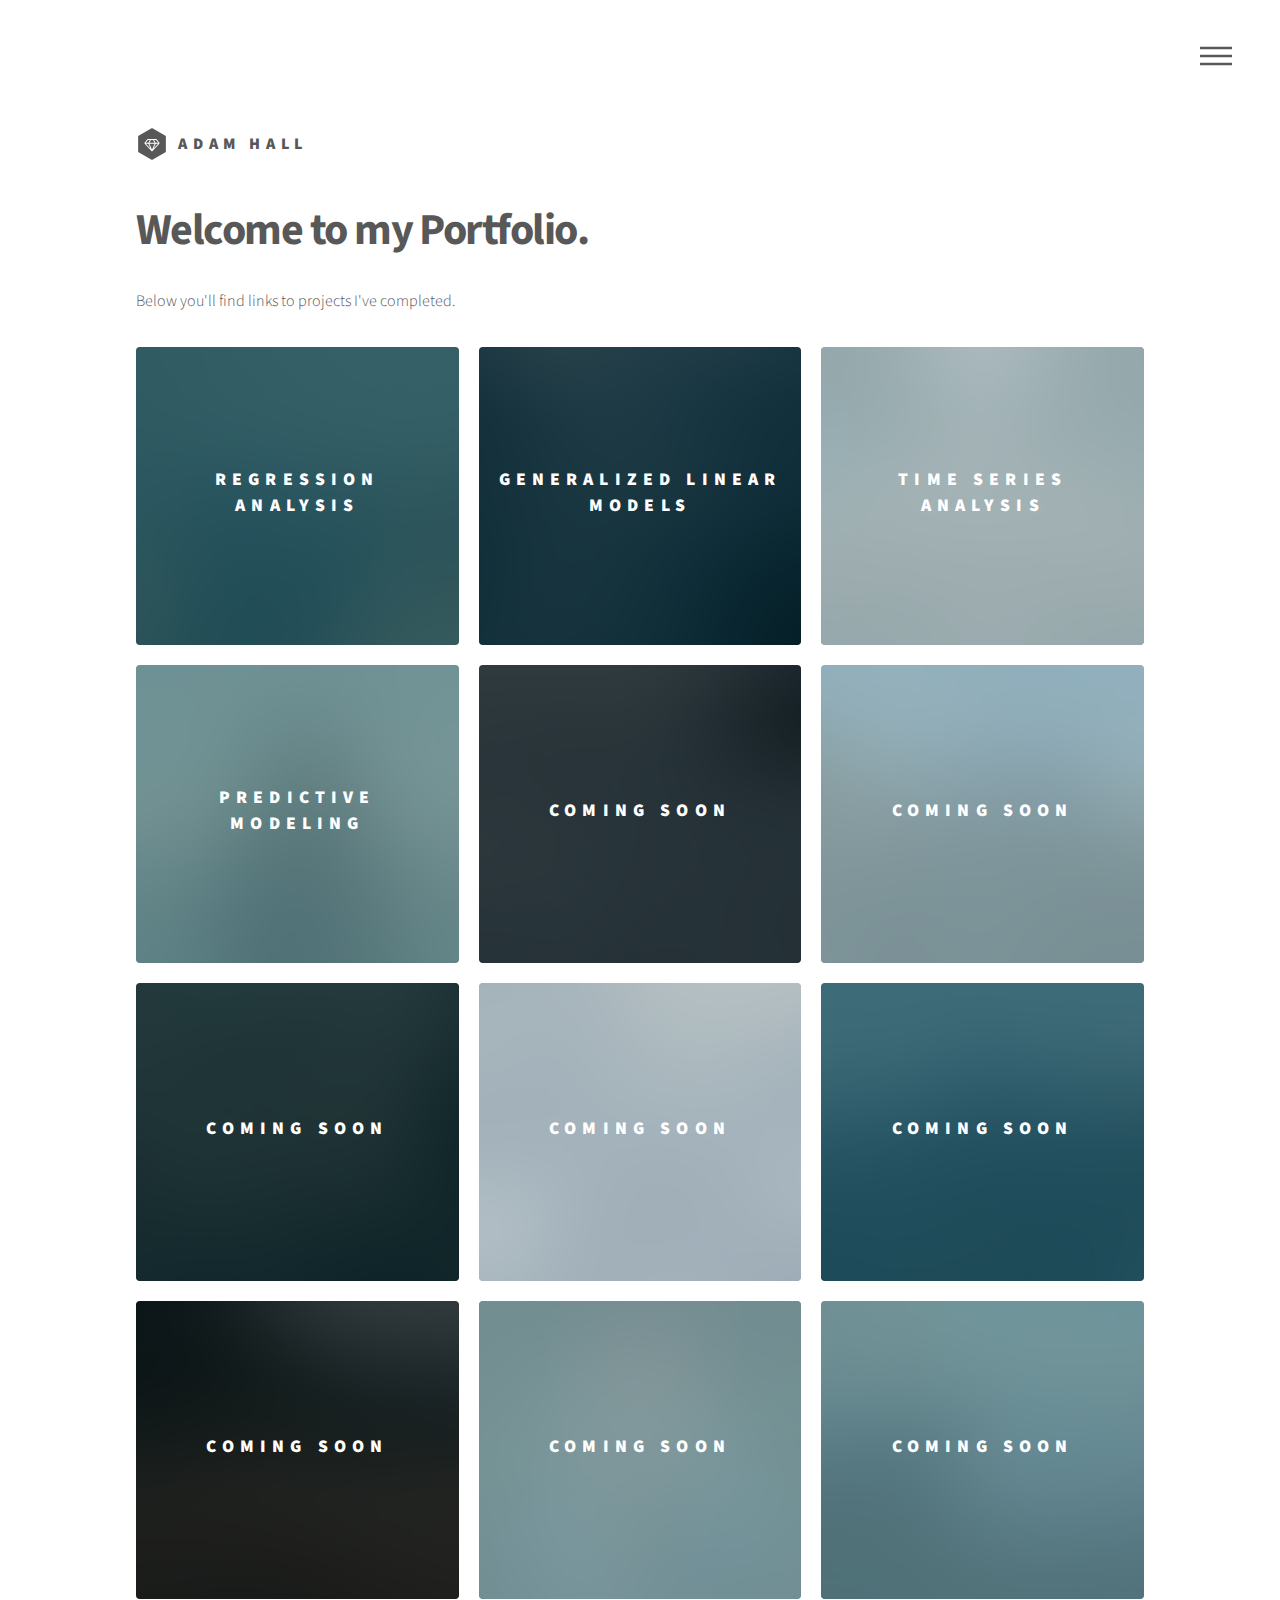
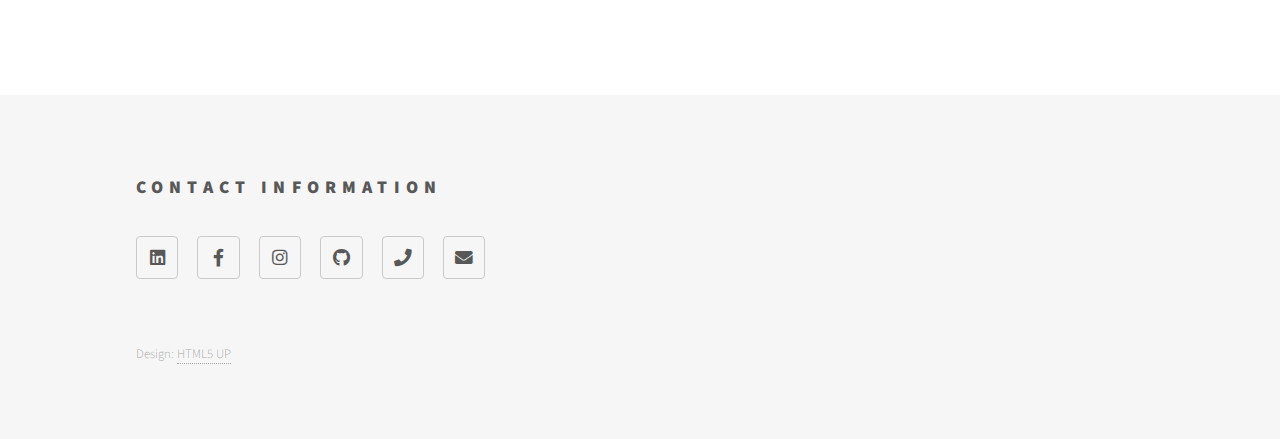
==== commit 6298f8ac: "update 4-10-22" ====
--- a/index.html
+++ b/index.html
@@ -40,10 +40,7 @@
 						<h2>Menu</h2>
 						<ul>
 							<li><a href="index.html">Home</a></li>
-							<li><a href="generic.html">Ipsum veroeros</a></li>
-							<li><a href="generic.html">Tempus etiam</a></li>
-							<li><a href="generic.html">Consequat dolor</a></li>
-							<li><a href="elements.html">Elements</a></li>
+							<li><a href="aboutme.html">About Me</a></li>
 						</ul>
 					</nav>
 
@@ -59,10 +56,10 @@
 									<span class="image">
 										<img src="images/pic01.jpg" alt="" />
 									</span>
-									<a href="generic.html">
-										<h2>Magna</h2>
-										<div class="content">
-											<p>Sed nisl arcu euismod sit amet nisi lorem etiam dolor veroeros et feugiat.</p>
+									<a href="https://github.com/hallaj33/rundata">
+										<h2>Regression Analysis</h2>
+										<div class="content">
+											<p>An Analysis of Linear Models using Running Data collected from personal Garmin devices.</p>
 										</div>
 									</a>
 								</article>
@@ -70,10 +67,10 @@
 									<span class="image">
 										<img src="images/pic02.jpg" alt="" />
 									</span>
-									<a href="generic.html">
-										<h2>Lorem</h2>
-										<div class="content">
-											<p>Sed nisl arcu euismod sit amet nisi lorem etiam dolor veroeros et feugiat.</p>
+									<a href="https://github.com/hallaj33/rundata2">
+										<h2>Generalized Linear Models</h2>
+										<div class="content">
+											<p>Revisiting my Running Data with various GLMs.</p>
 										</div>
 									</a>
 								</article>
@@ -81,10 +78,10 @@
 									<span class="image">
 										<img src="images/pic03.jpg" alt="" />
 									</span>
-									<a href="generic.html">
-										<h2>Feugiat</h2>
-										<div class="content">
-											<p>Sed nisl arcu euismod sit amet nisi lorem etiam dolor veroeros et feugiat.</p>
+									<a href="https://github.com/hallaj33/cryptocurrency">
+										<h2>Time Series Analysis</h2>
+										<div class="content">
+											<p>Do cryptocurrencies follow a predictable time series model?</p>
 										</div>
 									</a>
 								</article>
@@ -92,10 +89,10 @@
 									<span class="image">
 										<img src="images/pic04.jpg" alt="" />
 									</span>
-									<a href="generic.html">
-										<h2>Tempus</h2>
-										<div class="content">
-											<p>Sed nisl arcu euismod sit amet nisi lorem etiam dolor veroeros et feugiat.</p>
+									<a href="https://github.com/hallaj33/NBAdata">
+										<h2>Predictive Modeling</h2>
+										<div class="content">
+											<p>NBA: Can the winning team be predicted based on metrics collected throughout the season?</p>
 										</div>
 									</a>
 								</article>
@@ -103,10 +100,10 @@
 									<span class="image">
 										<img src="images/pic05.jpg" alt="" />
 									</span>
-									<a href="generic.html">
-										<h2>Aliquam</h2>
-										<div class="content">
-											<p>Sed nisl arcu euismod sit amet nisi lorem etiam dolor veroeros et feugiat.</p>
+									<a href="">
+										<h2>Coming Soon</h2>
+										<div class="content">
+											<p>More content will be uploaded in the future.</p>
 										</div>
 									</a>
 								</article>
@@ -114,10 +111,10 @@
 									<span class="image">
 										<img src="images/pic06.jpg" alt="" />
 									</span>
-									<a href="generic.html">
-										<h2>Veroeros</h2>
-										<div class="content">
-											<p>Sed nisl arcu euismod sit amet nisi lorem etiam dolor veroeros et feugiat.</p>
+									<a href="">
+										<h2>Coming Soon</h2>
+										<div class="content">
+											<p>More content will be uploaded in the future.</p>
 										</div>
 									</a>
 								</article>
@@ -125,10 +122,10 @@
 									<span class="image">
 										<img src="images/pic07.jpg" alt="" />
 									</span>
-									<a href="generic.html">
-										<h2>Ipsum</h2>
-										<div class="content">
-											<p>Sed nisl arcu euismod sit amet nisi lorem etiam dolor veroeros et feugiat.</p>
+									<a href="">
+										<h2>Coming Soon</h2>
+										<div class="content">
+											<p>More content will be uploaded in the future.</p>
 										</div>
 									</a>
 								</article>
@@ -136,10 +133,10 @@
 									<span class="image">
 										<img src="images/pic08.jpg" alt="" />
 									</span>
-									<a href="generic.html">
-										<h2>Dolor</h2>
-										<div class="content">
-											<p>Sed nisl arcu euismod sit amet nisi lorem etiam dolor veroeros et feugiat.</p>
+									<a href="">
+										<h2>Coming Soon</h2>
+										<div class="content">
+											<p>More content will be uploaded in the future.</p>
 										</div>
 									</a>
 								</article>
@@ -147,10 +144,10 @@
 									<span class="image">
 										<img src="images/pic09.jpg" alt="" />
 									</span>
-									<a href="generic.html">
-										<h2>Nullam</h2>
-										<div class="content">
-											<p>Sed nisl arcu euismod sit amet nisi lorem etiam dolor veroeros et feugiat.</p>
+									<a href="">
+										<h2>Coming Soon</h2>
+										<div class="content">
+											<p>More content will be uploaded in the future.</p>
 										</div>
 									</a>
 								</article>
@@ -158,10 +155,10 @@
 									<span class="image">
 										<img src="images/pic10.jpg" alt="" />
 									</span>
-									<a href="generic.html">
-										<h2>Ultricies</h2>
-										<div class="content">
-											<p>Sed nisl arcu euismod sit amet nisi lorem etiam dolor veroeros et feugiat.</p>
+									<a href="">
+										<h2>Coming Soon</h2>
+										<div class="content">
+											<p>More content will be uploaded in the future.</p>
 										</div>
 									</a>
 								</article>
@@ -169,10 +166,10 @@
 									<span class="image">
 										<img src="images/pic11.jpg" alt="" />
 									</span>
-									<a href="generic.html">
-										<h2>Dictum</h2>
-										<div class="content">
-											<p>Sed nisl arcu euismod sit amet nisi lorem etiam dolor veroeros et feugiat.</p>
+									<a href="">
+										<h2>Coming Soon</h2>
+										<div class="content">
+											<p>More content will be uploaded in the future.</p>
 										</div>
 									</a>
 								</article>
@@ -180,10 +177,10 @@
 									<span class="image">
 										<img src="images/pic12.jpg" alt="" />
 									</span>
-									<a href="generic.html">
-										<h2>Pretium</h2>
-										<div class="content">
-											<p>Sed nisl arcu euismod sit amet nisi lorem etiam dolor veroeros et feugiat.</p>
+									<a href="">
+										<h2>Coming Soon</h2>
+										<div class="content">
+											<p>More content will be uploaded in the future.</p>
 										</div>
 									</a>
 								</article>
@@ -197,7 +194,7 @@
 							<section>
 								<h2>Contact Information</h2>
 								<ul class="icons">
-									<li><a href="www.linkedin.com/in/hallaj33" class="icon brands style2 fa-linkedin"><span class="label">Twitter</span></a></li>
+									<li><a href="https://www.linkedin.com/in/hallaj33" class="icon brands style2 fa-linkedin"><span class="label">Twitter</span></a></li>
 									<li><a href="https://www.facebook.com/loveVII/" class="icon brands style2 fa-facebook-f"><span class="label">Facebook</span></a></li>
 									<li><a href="https://www.instagram.com/hallaj.z33/" class="icon brands style2 fa-instagram"><span class="label">Instagram</span></a></li>
 									<li><a href="https://github.com/hallaj33" class="icon brands style2 fa-github"><span class="label">GitHub</span></a></li>
--- a/assets/css/main.css
+++ b/assets/css/main.css
@@ -151,7 +151,7 @@
 
 		a:hover {
 			border-bottom-color: transparent;
-			color: #f2849e !important;
+			color: #078cad !important;
 		}
 
 	strong, b {
@@ -1856,8 +1856,8 @@
 			}
 
 			.icon.style2:hover {
-				color: #f2849e;
-				border-color: #f2849e;
+				color: #078cad;
+				border-color: #078cad;
 			}
 
 			.icon.style2:active {
@@ -2170,8 +2170,8 @@
 		input[type="tel"]:focus,
 		select:focus,
 		textarea:focus {
-			border-bottom-color: #f2849e;
-			box-shadow: inset 0 -1px 0 0 #f2849e;
+			border-bottom-color: #078cad;
+			box-shadow: inset 0 -1px 0 0 #078cad;
 		}
 
 	select {
@@ -2275,8 +2275,8 @@
 
 		input[type="checkbox"]:focus + label:before,
 		input[type="radio"]:focus + label:before {
-			border-color: #f2849e;
-			box-shadow: 0 0 0 1px #f2849e;
+			border-color: #078cad;
+			box-shadow: 0 0 0 1px #078cad;
 		}
 
 	input[type="checkbox"] + label:before {
@@ -2494,8 +2494,8 @@
 		input[type="button"]:hover,
 		button:hover,
 		.button:hover {
-			color: #f2849e !important;
-			box-shadow: inset 0 0 0 2px #f2849e;
+			color: #078cad !important;
+			box-shadow: inset 0 0 0 2px #078cad;
 		}
 
 		input[type="submit"]:active,
@@ -2537,7 +2537,7 @@
 			input[type="button"].primary:hover,
 			button.primary:hover,
 			.button.primary:hover {
-				background-color: #f2849e;
+				background-color: #078cad;
 			}
 
 			input[type="submit"].primary:active,
@@ -2634,10 +2634,7 @@
 					left: 0;
 					width: 100%;
 					height: 100%;
-					background-image: url("data:image/svg+xml;charset=utf8,%3Csvg xmlns='http://www.w3.org/2000/svg' width='100' height='100' viewBox='0 0 100 100' preserveAspectRatio='none'%3E%3Cstyle%3Eline %7B stroke-width: 0.25px%3B stroke: %23ffffff%3B %7D%3C/style%3E%3Cline x1='0' y1='0' x2='100' y2='100' /%3E%3Cline x1='100' y1='0' x2='0' y2='100' /%3E%3C/svg%3E");
-					background-position: center;
-					background-repeat: no-repeat;
-					background-size: 100% 100%;
+
 					opacity: 0.25;
 					z-index: 2;
 				}
@@ -2928,7 +2925,7 @@
 						}
 
 						#header nav ul li a[href="#menu"]:before {
-							background-image: url("data:image/svg+xml;charset=utf8,%3Csvg xmlns='http://www.w3.org/2000/svg' width='100' height='100' viewBox='0 0 100 100' preserveAspectRatio='none'%3E%3Cstyle%3Eline %7B stroke-width: 8px%3B stroke: %23f2849e%3B %7D%3C/style%3E%3Cline x1='0' y1='25' x2='100' y2='25' /%3E%3Cline x1='0' y1='50' x2='100' y2='50' /%3E%3Cline x1='0' y1='75' x2='100' y2='75' /%3E%3C/svg%3E");
+							background-image: url("data:image/svg+xml;charset=utf8,%3Csvg xmlns='http://www.w3.org/2000/svg' width='100' height='100' viewBox='0 0 100 100' preserveAspectRatio='none'%3E%3Cstyle%3Eline %7B stroke-width: 8px%3B stroke: %23078cad%3B %7D%3C/style%3E%3Cline x1='0' y1='25' x2='100' y2='25' /%3E%3Cline x1='0' y1='50' x2='100' y2='50' /%3E%3Cline x1='0' y1='75' x2='100' y2='75' /%3E%3C/svg%3E");
 							opacity: 0;
 						}
 
@@ -3078,7 +3075,7 @@
 			}
 
 			#menu > .close:before {
-				background-image: url("data:image/svg+xml;charset=utf8,%3Csvg xmlns='http://www.w3.org/2000/svg' width='100' height='100' viewBox='0 0 100 100' preserveAspectRatio='none'%3E%3Cstyle%3Eline %7B stroke-width: 8px%3B stroke: %23f2849e%3B %7D%3C/style%3E%3Cline x1='15' y1='15' x2='85' y2='85' /%3E%3Cline x1='85' y1='15' x2='15' y2='85' /%3E%3C/svg%3E");
+				background-image: url("data:image/svg+xml;charset=utf8,%3Csvg xmlns='http://www.w3.org/2000/svg' width='100' height='100' viewBox='0 0 100 100' preserveAspectRatio='none'%3E%3Cstyle%3Eline %7B stroke-width: 8px%3B stroke: %23078cad%3B %7D%3C/style%3E%3Cline x1='15' y1='15' x2='85' y2='85' /%3E%3Cline x1='85' y1='15' x2='15' y2='85' /%3E%3C/svg%3E");
 				opacity: 0;
 			}
 
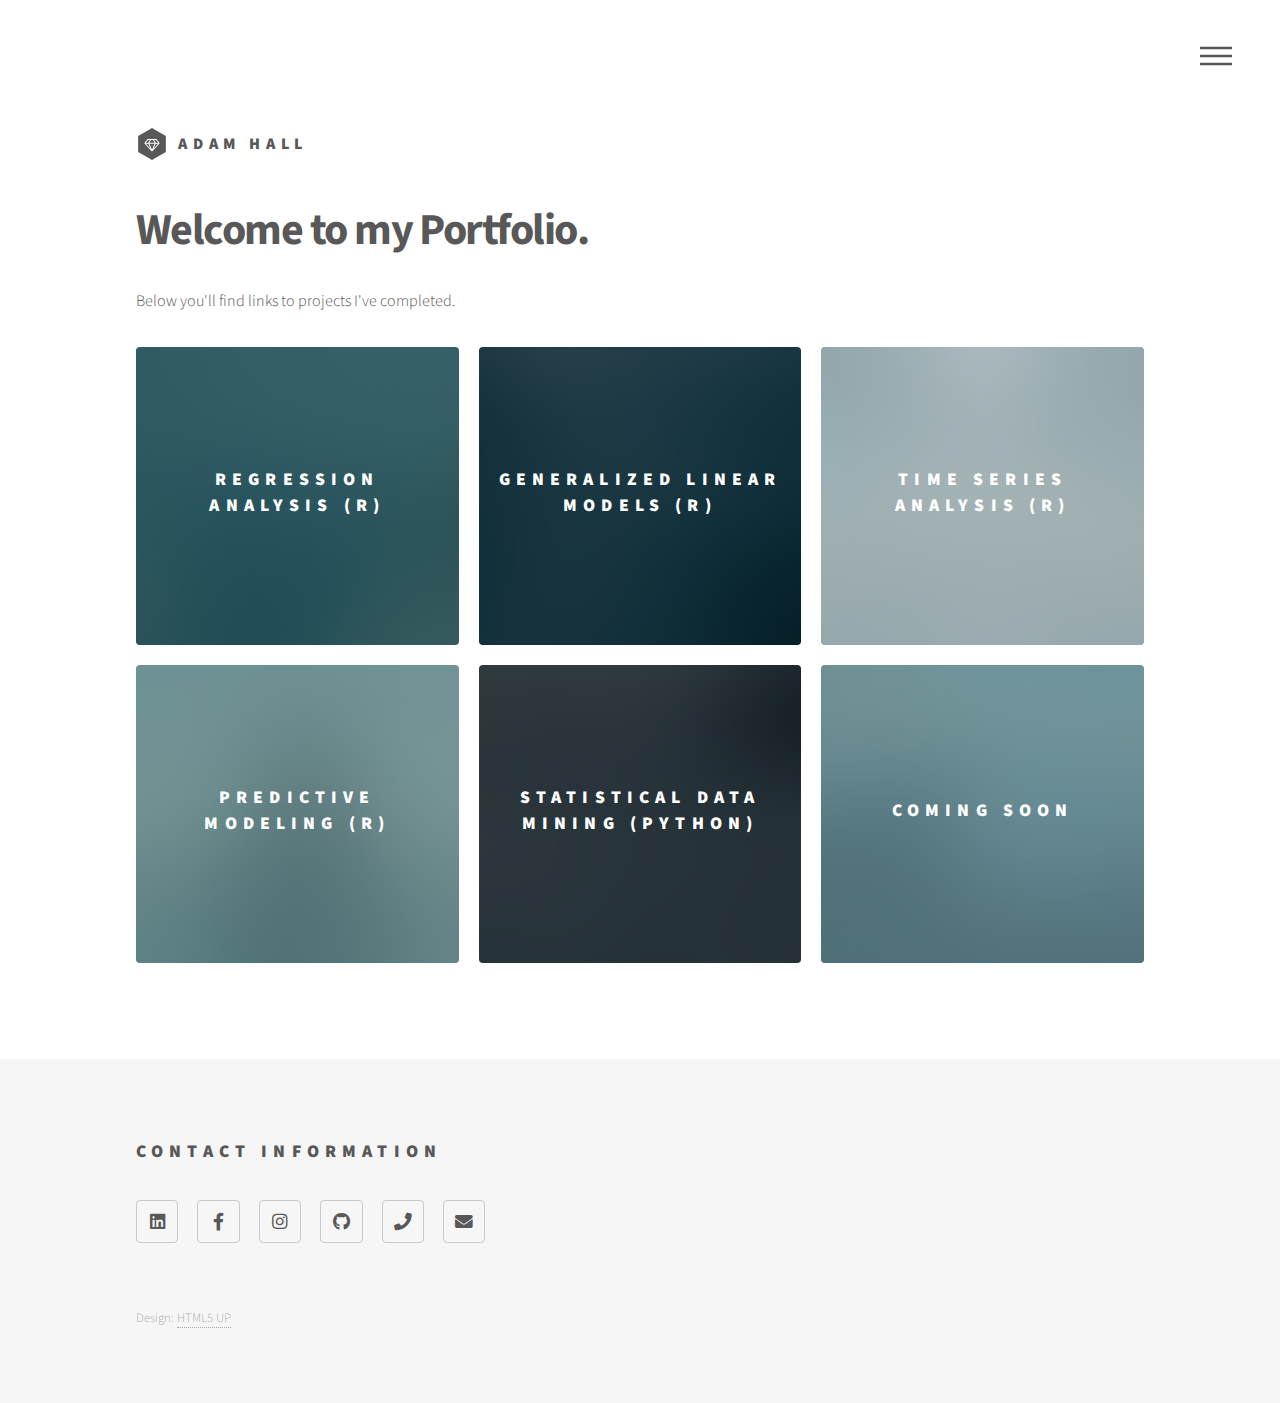
==== commit c59a63cf: "Added Python project" ====
--- a/index.html
+++ b/index.html
@@ -57,7 +57,7 @@
 										<img src="images/pic01.jpg" alt="" />
 									</span>
 									<a href="https://github.com/hallaj33/rundata">
-										<h2>Regression Analysis</h2>
+										<h2>Regression Analysis (R)</h2>
 										<div class="content">
 											<p>An Analysis of Linear Models using Running Data collected from personal Garmin devices.</p>
 										</div>
@@ -68,7 +68,7 @@
 										<img src="images/pic02.jpg" alt="" />
 									</span>
 									<a href="https://github.com/hallaj33/rundata2">
-										<h2>Generalized Linear Models</h2>
+										<h2>Generalized Linear Models (R)</h2>
 										<div class="content">
 											<p>Revisiting my Running Data with various GLMs.</p>
 										</div>
@@ -79,7 +79,7 @@
 										<img src="images/pic03.jpg" alt="" />
 									</span>
 									<a href="https://github.com/hallaj33/cryptocurrency">
-										<h2>Time Series Analysis</h2>
+										<h2>Time Series Analysis (R)</h2>
 										<div class="content">
 											<p>Do cryptocurrencies follow a predictable time series model?</p>
 										</div>
@@ -90,7 +90,7 @@
 										<img src="images/pic04.jpg" alt="" />
 									</span>
 									<a href="https://github.com/hallaj33/NBAdata">
-										<h2>Predictive Modeling</h2>
+										<h2>Predictive Modeling (R)</h2>
 										<div class="content">
 											<p>NBA: Can the winning team be predicted based on metrics collected throughout the season?</p>
 										</div>
@@ -100,76 +100,10 @@
 									<span class="image">
 										<img src="images/pic05.jpg" alt="" />
 									</span>
-									<a href="">
-										<h2>Coming Soon</h2>
+									<a href="https://github.com/hallaj33/testdata">
+										<h2>Statistical Data Mining (Python)</h2>
 										<div class="content">
-											<p>More content will be uploaded in the future.</p>
-										</div>
-									</a>
-								</article>
-								<article class="style6">
-									<span class="image">
-										<img src="images/pic06.jpg" alt="" />
-									</span>
-									<a href="">
-										<h2>Coming Soon</h2>
-										<div class="content">
-											<p>More content will be uploaded in the future.</p>
-										</div>
-									</a>
-								</article>
-								<article class="style2">
-									<span class="image">
-										<img src="images/pic07.jpg" alt="" />
-									</span>
-									<a href="">
-										<h2>Coming Soon</h2>
-										<div class="content">
-											<p>More content will be uploaded in the future.</p>
-										</div>
-									</a>
-								</article>
-								<article class="style3">
-									<span class="image">
-										<img src="images/pic08.jpg" alt="" />
-									</span>
-									<a href="">
-										<h2>Coming Soon</h2>
-										<div class="content">
-											<p>More content will be uploaded in the future.</p>
-										</div>
-									</a>
-								</article>
-								<article class="style1">
-									<span class="image">
-										<img src="images/pic09.jpg" alt="" />
-									</span>
-									<a href="">
-										<h2>Coming Soon</h2>
-										<div class="content">
-											<p>More content will be uploaded in the future.</p>
-										</div>
-									</a>
-								</article>
-								<article class="style5">
-									<span class="image">
-										<img src="images/pic10.jpg" alt="" />
-									</span>
-									<a href="">
-										<h2>Coming Soon</h2>
-										<div class="content">
-											<p>More content will be uploaded in the future.</p>
-										</div>
-									</a>
-								</article>
-								<article class="style6">
-									<span class="image">
-										<img src="images/pic11.jpg" alt="" />
-									</span>
-									<a href="">
-										<h2>Coming Soon</h2>
-										<div class="content">
-											<p>More content will be uploaded in the future.</p>
+											<p>Attempting to predict TNReady test scores based on various predictors.</p>
 										</div>
 									</a>
 								</article>
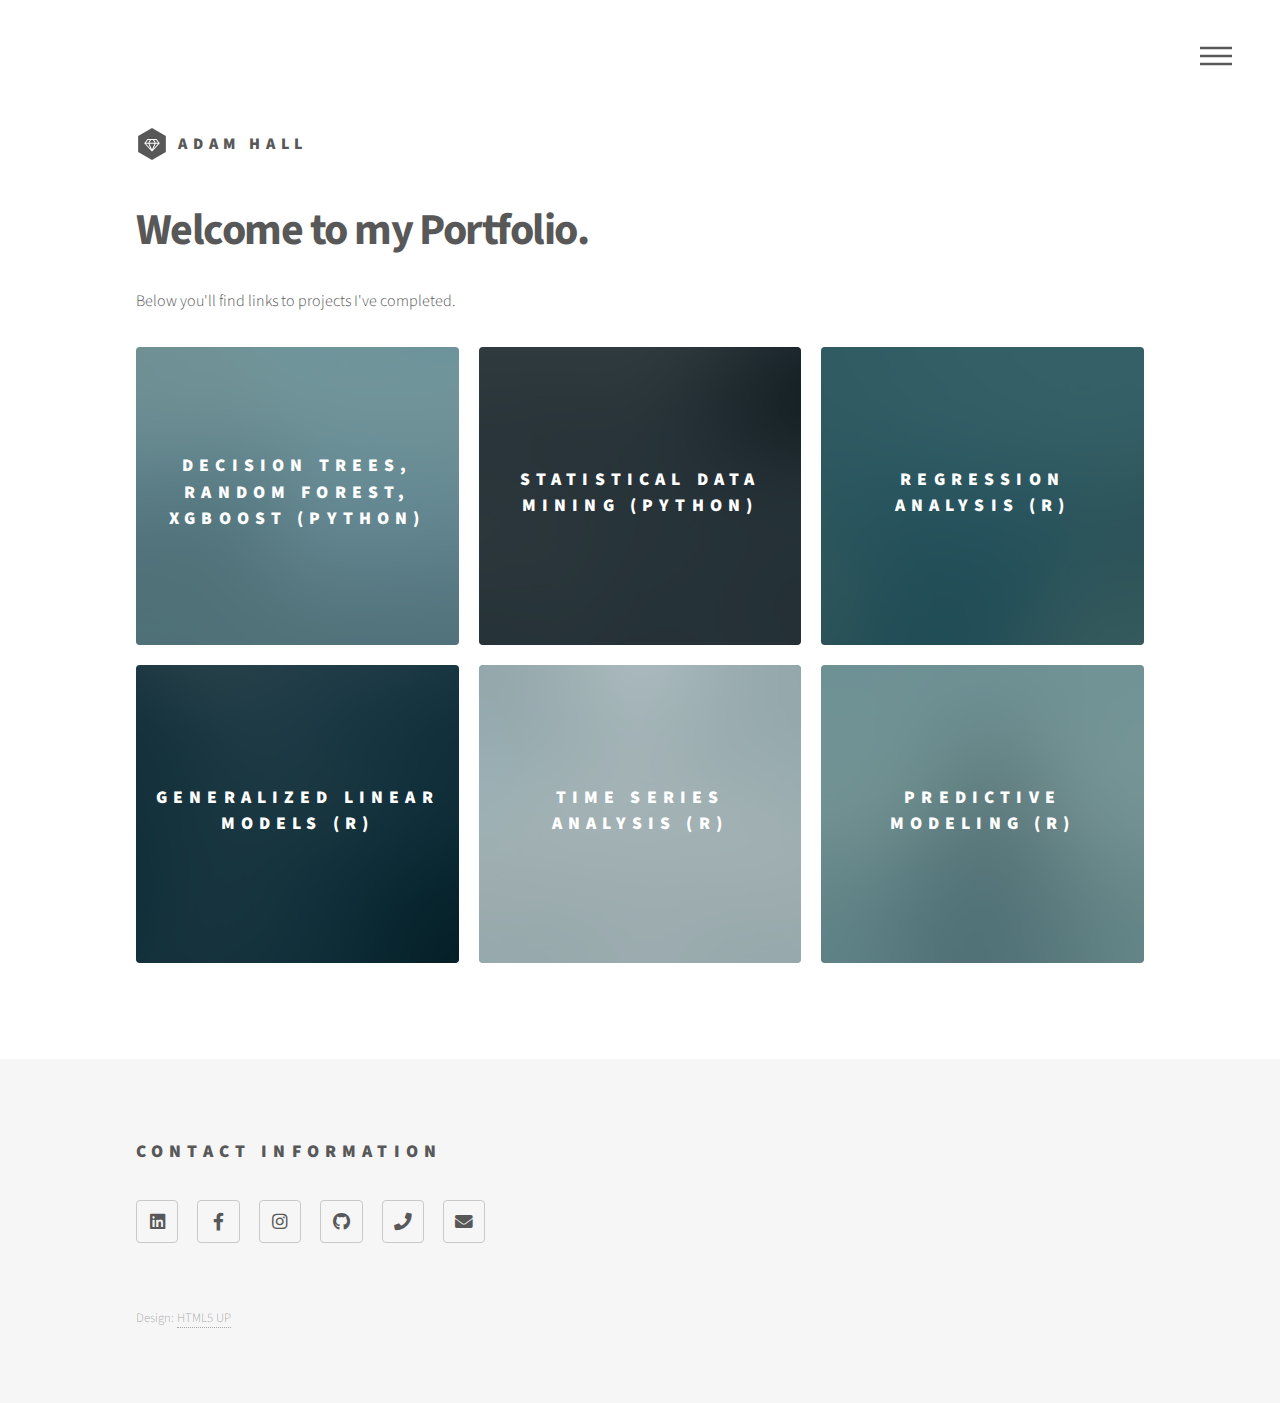
==== commit f4aa0ea7: "Added new project" ====
--- a/index.html
+++ b/index.html
@@ -52,11 +52,33 @@
 								<p>Below you'll find links to projects I've completed.</p>
 							</header>
 							<section class="tiles">
+								<article class="style4">
+									<span class="image">
+										<img src="images/pic12.jpg" alt="" />
+									</span>
+									<a href="https://github.com/hallaj33/housingdata" rel="noopener noreferrer" target="_blank">
+										<h2>Decision Trees, Random Forest, XGBoost (Python)</h2>
+										<div class="content">
+											<p>Predicting SalePrice from Kaggle Housing Data.</p>
+										</div>
+									</a>
+								</article>
+								<article class="style5">
+									<span class="image">
+										<img src="images/pic05.jpg" alt="" />
+									</span>
+									<a href="https://github.com/hallaj33/testdata" rel="noopener noreferrer" target="_blank">
+										<h2>Statistical Data Mining (Python)</h2>
+										<div class="content">
+											<p>Attempting to predict TNReady test scores based on various predictors.</p>
+										</div>
+									</a>
+								</article>
 								<article class="style1">
 									<span class="image">
 										<img src="images/pic01.jpg" alt="" />
 									</span>
-									<a href="https://github.com/hallaj33/rundata">
+									<a href="https://github.com/hallaj33/rundata" rel="noopener noreferrer" target="_blank">
 										<h2>Regression Analysis (R)</h2>
 										<div class="content">
 											<p>An Analysis of Linear Models using Running Data collected from personal Garmin devices.</p>
@@ -67,7 +89,7 @@
 									<span class="image">
 										<img src="images/pic02.jpg" alt="" />
 									</span>
-									<a href="https://github.com/hallaj33/rundata2">
+									<a href="https://github.com/hallaj33/rundata2" rel="noopener noreferrer" target="_blank">
 										<h2>Generalized Linear Models (R)</h2>
 										<div class="content">
 											<p>Revisiting my Running Data with various GLMs.</p>
@@ -78,7 +100,7 @@
 									<span class="image">
 										<img src="images/pic03.jpg" alt="" />
 									</span>
-									<a href="https://github.com/hallaj33/cryptocurrency">
+									<a href="https://github.com/hallaj33/cryptocurrency" rel="noopener noreferrer" target="_blank">
 										<h2>Time Series Analysis (R)</h2>
 										<div class="content">
 											<p>Do cryptocurrencies follow a predictable time series model?</p>
@@ -89,32 +111,10 @@
 									<span class="image">
 										<img src="images/pic04.jpg" alt="" />
 									</span>
-									<a href="https://github.com/hallaj33/NBAdata">
+									<a href="https://github.com/hallaj33/NBAdata" rel="noopener noreferrer" target="_blank">
 										<h2>Predictive Modeling (R)</h2>
 										<div class="content">
 											<p>NBA: Can the winning team be predicted based on metrics collected throughout the season?</p>
-										</div>
-									</a>
-								</article>
-								<article class="style5">
-									<span class="image">
-										<img src="images/pic05.jpg" alt="" />
-									</span>
-									<a href="https://github.com/hallaj33/testdata">
-										<h2>Statistical Data Mining (Python)</h2>
-										<div class="content">
-											<p>Attempting to predict TNReady test scores based on various predictors.</p>
-										</div>
-									</a>
-								</article>
-								<article class="style4">
-									<span class="image">
-										<img src="images/pic12.jpg" alt="" />
-									</span>
-									<a href="">
-										<h2>Coming Soon</h2>
-										<div class="content">
-											<p>More content will be uploaded in the future.</p>
 										</div>
 									</a>
 								</article>
